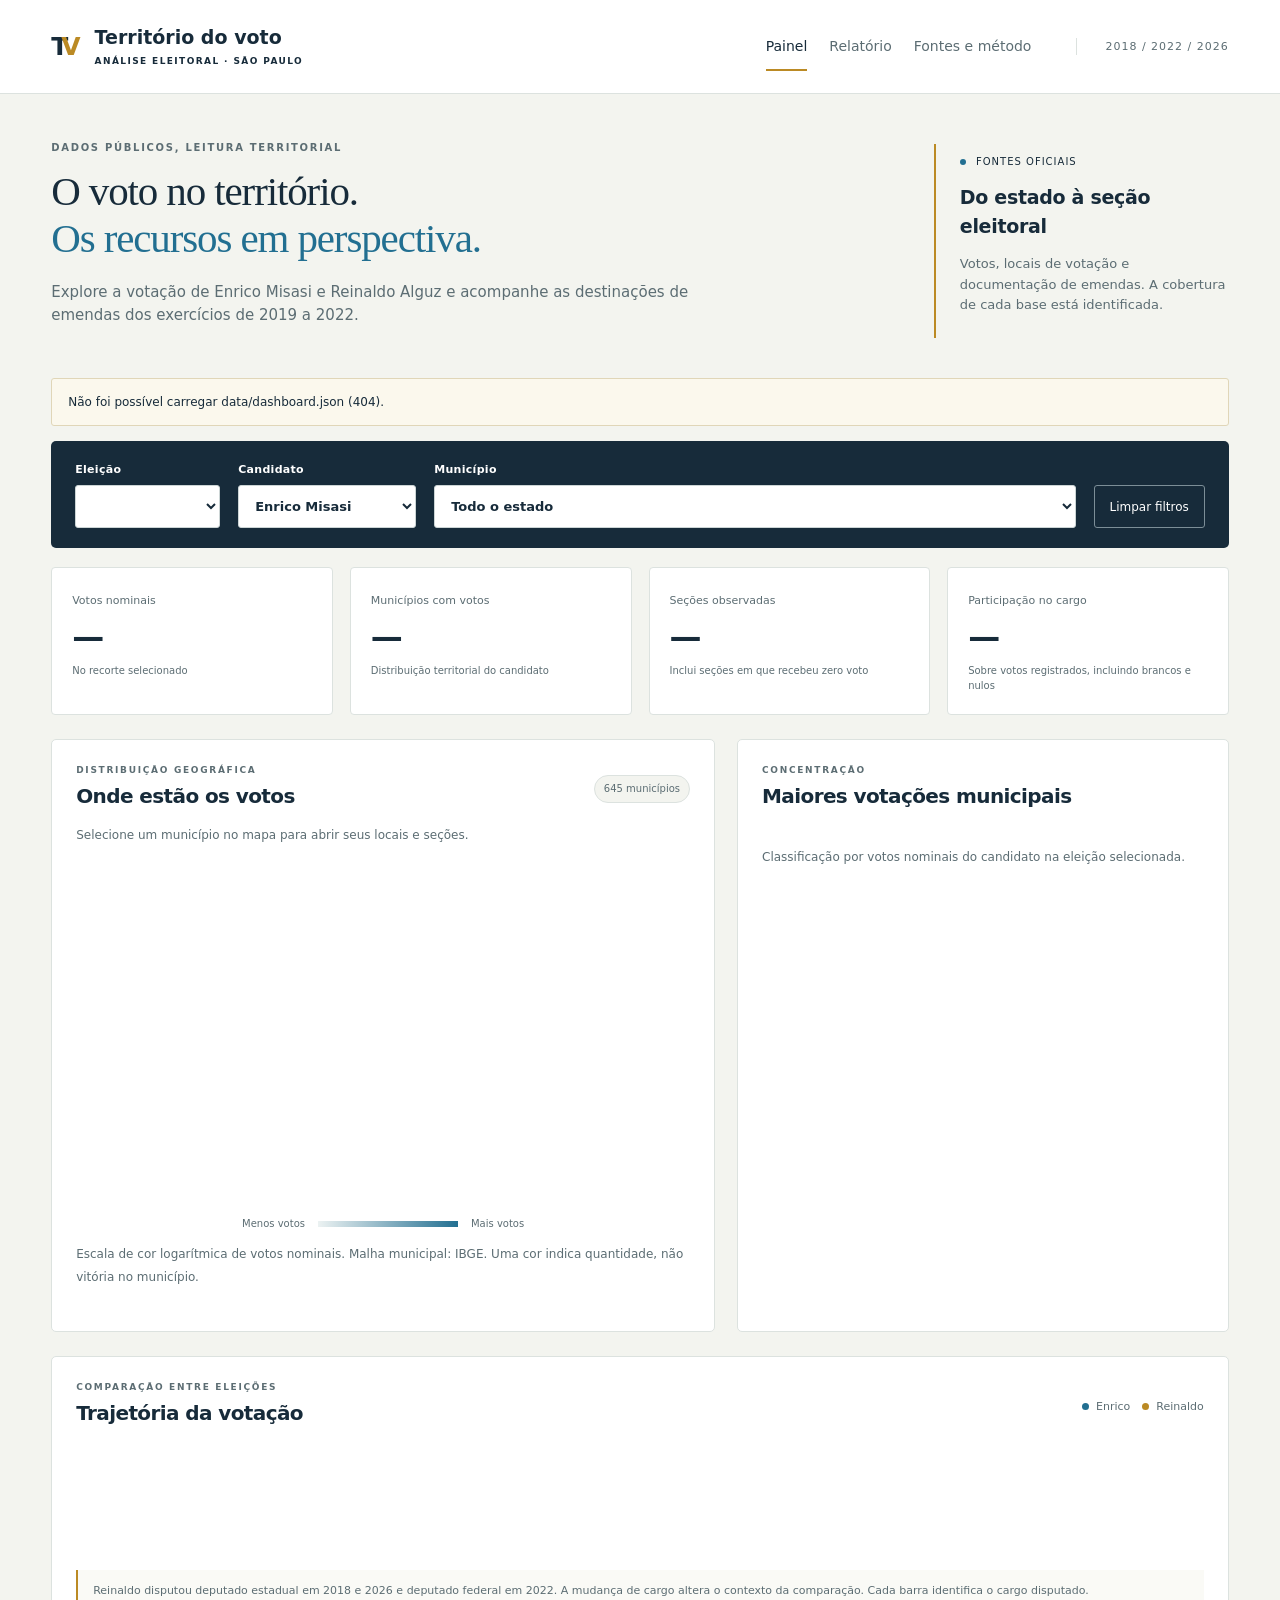
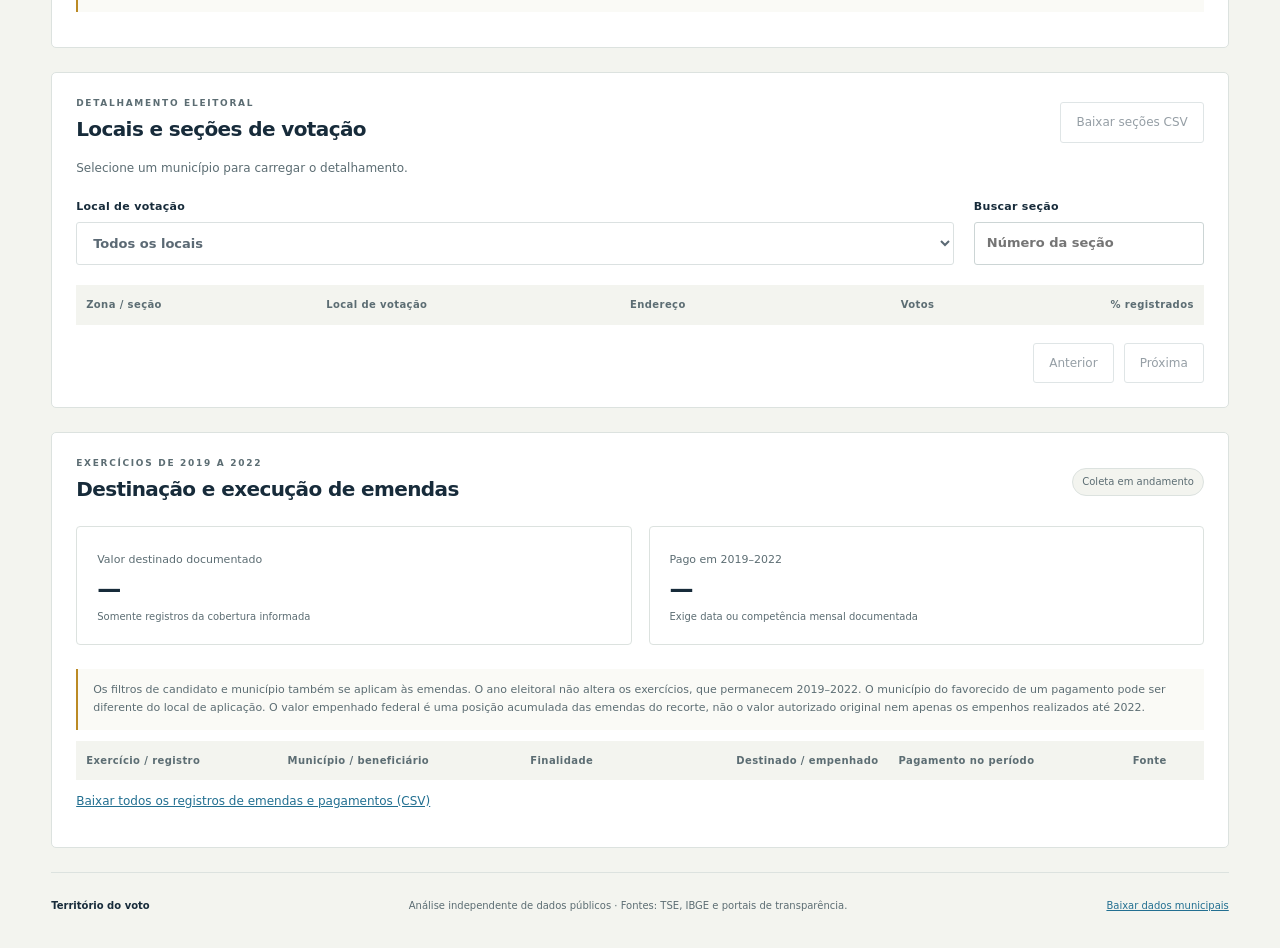
==== web/index.html @ 0c6ecf51 "Adicionar interface do painel" ====
<!doctype html>
<html lang="pt-BR">
<head>
  <meta charset="utf-8"><meta name="viewport" content="width=device-width,initial-scale=1">
  <meta name="description" content="Votação territorial de Enrico Misasi e Reinaldo Alguz em 2018, 2022 e 2026 e emendas de 2019 a 2022, com fontes oficiais.">
  <title>Território do voto · Misasi & Alguz</title>
  <link rel="stylesheet" href="style.css">
</head>
<body>
<a class="skip" href="#main">Pular para o conteúdo</a>
<header><a class="brand" href="#painel"><span class="mark" aria-hidden="true">T<span>V</span></span><span>Território do voto<small>ANÁLISE ELEITORAL · SÃO PAULO</small></span></a><nav aria-label="Navegação principal"><button class="nav active" data-tab="painel">Painel</button><button class="nav" data-tab="relatorio">Relatório</button><button class="nav" data-tab="fontes">Fontes e método</button></nav><span class="edition">2018 / 2022 / 2026</span></header>
<main id="main">
  <div class="intro"><div><p class="eyebrow">DADOS PÚBLICOS, LEITURA TERRITORIAL</p><h1>O voto no território.<br><em>Os recursos em perspectiva.</em></h1><p class="lead">Explore a votação de Enrico Misasi e Reinaldo Alguz e acompanhe as destinações de emendas dos exercícios de 2019 a 2022.</p></div><aside class="scope"><span class="dot"></span> FONTES OFICIAIS<strong>Do estado à seção eleitoral</strong><p>Votos, locais de votação e documentação de emendas. A cobertura de cada base está identificada.</p></aside></div>
  <div id="loading" class="notice" role="status">Carregando as bases verificadas…</div>
  <section id="painel" class="tab active" aria-label="Painel eleitoral">
    <div class="filters"><label>Eleição<select id="year"></select></label><label>Candidato<select id="person"><option value="enrico">Enrico Misasi</option><option value="reinaldo">Reinaldo Alguz</option></select></label><label class="grow">Município<select id="municipality"><option value="">Todo o estado</option></select></label><button id="reset" class="secondary">Limpar filtros</button></div>
    <p id="candidateInfo" class="context"></p>
    <div class="metrics"><article><span>Votos nominais</span><strong id="votes">—</strong><small id="votesNote">No recorte selecionado</small></article><article><span>Municípios com votos</span><strong id="municipalities">—</strong><small>Distribuição territorial do candidato</small></article><article><span>Seções observadas</span><strong id="sections">—</strong><small>Inclui seções em que recebeu zero voto</small></article><article><span>Participação no cargo</span><strong id="share">—</strong><small>Sobre votos registrados, incluindo brancos e nulos</small></article></div>
    <div class="grid"><article class="card mapCard"><div class="cardhead"><div><p class="eyebrow">DISTRIBUIÇÃO GEOGRÁFICA</p><h2>Onde estão os votos</h2></div><span class="pill">645 municípios</span></div><p class="muted">Selecione um município no mapa para abrir seus locais e seções.</p><div id="map" class="map" aria-label="Mapa municipal de votação"></div><div class="maplegend"><span>Menos votos</span><i></i><span>Mais votos</span></div><small class="muted">Escala de cor logarítmica de votos nominais. Malha municipal: IBGE. Uma cor indica quantidade, não vitória no município.</small><p id="mapHint" class="context" aria-live="polite"></p></article><article class="card"><div class="cardhead"><div><p class="eyebrow">CONCENTRAÇÃO</p><h2>Maiores votações municipais</h2></div></div><div id="ranking" class="ranking"></div><p class="muted">Classificação por votos nominais do candidato na eleição selecionada.</p></article></div>
    <article class="card"><div class="cardhead"><div><p class="eyebrow">COMPARAÇÃO ENTRE ELEIÇÕES</p><h2>Trajetória da votação</h2></div><span class="legend"><i class="blue"></i> Enrico <i class="gold"></i> Reinaldo</span></div><div id="timeline" class="timeline"></div><p class="note">Reinaldo disputou deputado estadual em 2018 e 2026 e deputado federal em 2022. A mudança de cargo altera o contexto da comparação. Cada barra identifica o cargo disputado.</p></article>
    <article class="card" id="detail"><div class="cardhead"><div><p class="eyebrow">DETALHAMENTO ELEITORAL</p><h2 id="detailTitle">Locais e seções de votação</h2></div><button id="exportSections" class="secondary" disabled>Baixar seções CSV</button></div><p id="detailStatus" class="muted" role="status">Selecione um município para carregar o detalhamento.</p><div class="detailFilters"><label>Local de votação<select id="location" disabled><option value="">Todos os locais</option></select></label><label>Buscar seção<input id="sectionSearch" inputmode="numeric" placeholder="Número da seção" disabled></label></div><div class="tablewrap"><table><caption class="sr">Votos por seção no município selecionado</caption><thead><tr><th>Zona / seção</th><th>Local de votação</th><th>Endereço</th><th class="num">Votos</th><th class="num">% registrados</th></tr></thead><tbody id="sectionsBody"></tbody></table></div><div class="pagination"><span id="pageInfo"></span><button id="prev" class="secondary" disabled>Anterior</button><button id="next" class="secondary" disabled>Próxima</button></div></article>
    <article class="card"><div class="cardhead"><div><p class="eyebrow">EXERCÍCIOS DE 2019 A 2022</p><h2>Destinação e execução de emendas</h2></div><span id="amendmentTag" class="pill">Coleta em andamento</span></div><p id="amendmentCoverage" class="notice"></p><div class="metrics compact"><article><span id="allocatedLabel">Valor destinado documentado</span><strong id="allocated">—</strong><small id="allocatedNote">Somente registros da cobertura informada</small></article><article><span>Pago em 2019–2022</span><strong id="paid">—</strong><small>Exige data ou competência mensal documentada</small></article></div><p class="note">Os filtros de candidato e município também se aplicam às emendas. O ano eleitoral não altera os exercícios, que permanecem 2019–2022. O município do favorecido de um pagamento pode ser diferente do local de aplicação. O valor empenhado federal é uma posição acumulada das emendas do recorte, não o valor autorizado original nem apenas os empenhos realizados até 2022.</p><div class="tablewrap"><table><caption class="sr">Emendas e pagamentos documentados no recorte</caption><thead><tr><th>Exercício / registro</th><th>Município / beneficiário</th><th>Finalidade</th><th class="num">Destinado / empenhado</th><th>Pagamento no período</th><th>Fonte</th></tr></thead><tbody id="amendmentsBody"></tbody></table></div><p class="muted"><a href="data/emendas.csv" download>Baixar todos os registros de emendas e pagamentos (CSV)</a></p></article>
  </section>
  <section id="relatorio" class="tab" aria-label="Relatório explicativo"><article class="card report"><div class="cardhead"><div><p class="eyebrow">LEITURA DOS RESULTADOS</p><h2>Relatório exploratório</h2></div><button id="print" class="secondary">Imprimir / salvar PDF</button></div><p class="muted">Atualizado com os dados importados. Escolha candidato e eleição no painel para mudar o recorte.</p><div id="reportContent"></div></article></section>
  <section id="fontes" class="tab" aria-label="Fontes e metodologia"><article class="card report"><p class="eyebrow">RASTREABILIDADE</p><h2>Fontes, cobertura e método</h2><div id="audit"></div><h3>O que é comparado</h3><p>A identidade do candidato é resolvida por nome civil no cadastro do TSE e pelo identificador de candidatura de cada eleição. O número de urna e o partido são atributos de cada candidatura, não uma identidade permanente.</p><p>A chave de seção contém eleição, turno, município, zona, seção e cargo. Seções com zero voto para o candidato são preservadas quando há registros do cargo naquela seção. A falta de uma base é indicada como pendência, nunca como zero.</p><h3>Participação e comparação temporal</h3><p>A participação apresentada usa todos os votos registrados para o cargo no arquivo por seção, incluindo brancos e nulos. Não é percentual de votos válidos. O local de votação não é tratado como bairro de residência dos eleitores. O mesmo número de seção em anos diferentes não prova continuidade da população ou do local.</p><h3>Emendas: destinação e execução</h3><p>Exercício, destinação, empenho, pagamento, competência mensal e atualização da fonte são campos separados. A exportação federal informa o valor empenhado acumulado na posição da base; o valor autorizado original ainda precisa de outra fonte. A série por favorecido permite selecionar pagamentos pelos meses de 2019–2022, sem inventar uma data diária. No demonstrativo estadual, um status “paga” de 2025 não comprova pagamento em 2019–2022; sem data ou competência, o valor pago nesse período fica não identificado.</p><p>Dados federais e estaduais ficam identificados separadamente. Emendas coletivas só poderão ser atribuídas a um parlamentar se houver vínculo documental. Totais parciais não são apresentados como totais do mandato.</p><h3>Relação entre recursos e votos</h3><p>O cruzamento territorial é descritivo. Recursos destinados a um hospital podem atender vários municípios, e a sede do favorecido pode ser diferente do local de aplicação. Não se atribuem recursos a seções por proximidade nem se interpreta correlação como efeito causal.</p><h3>Fontes oficiais</h3><ul><li><a href="https://dadosabertos.tse.jus.br/" target="_blank" rel="noopener">TSE — resultados, candidaturas e locais</a></li><li><a href="https://portaldatransparencia.gov.br/emendas" target="_blank" rel="noopener">Portal da Transparência federal — emendas e documentos de despesa</a></li><li><a href="https://www.transparencia.sp.gov.br/home/emendasparlamentares" target="_blank" rel="noopener">Portal da Transparência de SP — emendas estaduais</a></li><li><a href="https://www.al.sp.gov.br/leis/orcamento/emendas-impositivas/" target="_blank" rel="noopener">Alesp — emendas apresentadas</a></li><li><a href="https://servicodados.ibge.gov.br/api/docs/malhas?versao=3" target="_blank" rel="noopener">IBGE — malhas e códigos municipais</a></li></ul></article></section>
  <footer><strong>Território do voto</strong><span>Análise independente de dados públicos · Fontes: TSE, IBGE e portais de transparência.</span><a href="data/votos_municipios.csv" download>Baixar dados municipais</a></footer>
</main><script src="app.js"></script>
</body></html>
---- web/style.css ----
:root{--ink:#172b3a;--blue:#226f91;--gold:#bb8a24;--bg:#f3f4ef;--line:#dce2df;--muted:#5c6d73;--paper:#fff;--tint:#e9f0ef}*{box-sizing:border-box}body{margin:0;background:var(--bg);color:var(--ink);font:15px/1.55 system-ui,-apple-system,"Segoe UI",sans-serif}a{color:var(--blue)}button,select,input{font:inherit}button{cursor:pointer}button:disabled{cursor:default;opacity:.45}button:focus-visible,a:focus-visible,select:focus-visible,input:focus-visible{outline:3px solid var(--gold);outline-offset:3px}header{height:94px;padding:0 max(4vw,20px);display:flex;align-items:center;gap:45px;background:#fff;border-bottom:1px solid var(--line)}.brand{display:flex;align-items:center;gap:13px;text-decoration:none;color:var(--ink);font-weight:750;font-size:19px;line-height:1.2}.brand small{display:block;font-size:9px;font-weight:600;letter-spacing:1.4px;margin-top:7px}.mark{font-size:25px;font-weight:800;letter-spacing:-7px;display:block;padding-right:8px}.mark span{color:var(--gold)}nav{display:flex;gap:22px;margin-left:auto}.nav{border:0;background:none;padding:12px 0;color:var(--muted);font-size:14px}.nav.active{color:var(--ink);box-shadow:0 2px var(--gold)}.edition{font-size:11px;color:var(--muted);letter-spacing:1px;border-left:1px solid var(--line);padding-left:28px}main{max-width:1420px;margin:auto;padding:0 max(4vw,20px)}.intro{display:flex;justify-content:space-between;align-items:center;gap:60px;margin:46px 0 36px}.eyebrow{font-size:10px;letter-spacing:1.7px;font-weight:750;margin:0 0 10px;color:var(--muted)}h1{font-family:Georgia,serif;font-size:clamp(32px,3.2vw,48px);font-weight:500;line-height:1.16;letter-spacing:-1.1px;margin:12px 0 18px}h1 em{font-style:normal;color:var(--blue)}.lead{font-size:15px;color:var(--muted);max-width:690px}.scope{width:295px;flex-shrink:0;font-size:10px;letter-spacing:1px;border-left:2px solid var(--gold);padding:10px 0 10px 24px}.scope strong{display:block;font-size:19px;letter-spacing:-.3px;margin-top:13px;font-weight:600}.scope p{font-size:13px;color:var(--muted);letter-spacing:0}.dot{display:inline-block;background:var(--blue);width:6px;height:6px;border-radius:50%;margin-right:6px}.filters{display:flex;gap:18px;align-items:end;background:var(--ink);padding:20px 24px;border-radius:5px;color:#fff}label{display:flex;flex-direction:column;gap:7px;font-size:11px;font-weight:650;letter-spacing:.3px}select,input{width:100%;border:1px solid #ccd5d5;border-radius:3px;padding:10px 34px 10px 12px;min-height:43px;background:#fff;color:var(--ink);font-size:13px}.filters label{min-width:145px}.grow{flex:1}.secondary{background:transparent;border:1px solid #bac7c9;padding:10px 15px;border-radius:3px;font-size:12px;color:var(--ink);min-height:40px}.filters .secondary{color:white;border-color:#7c8e97;min-height:43px}.context{font-size:12px;color:var(--muted);margin:12px 0 19px}.metrics{display:grid;grid-template-columns:repeat(4,1fr);gap:17px;margin:19px 0 24px}.metrics article{background:var(--paper);border:1px solid var(--line);padding:20px;border-radius:4px}.metrics span{font-size:11px;color:var(--muted)}.metrics strong{font-size:32px;display:block;line-height:1.6;letter-spacing:-1px;font-weight:650}.metrics small{font-size:10px;color:var(--muted);display:block}.card{background:var(--paper);border:1px solid var(--line);border-radius:5px;padding:24px;margin:0 0 24px;min-width:0}.grid{display:grid;grid-template-columns:1.35fr 1fr;gap:22px}.cardhead{display:flex;justify-content:space-between;align-items:center;gap:20px}.cardhead .eyebrow{font-size:9px;margin-bottom:5px}h2{font-size:20px;letter-spacing:-.6px;font-weight:650;line-height:1.35;margin:0 0 4px}h3{margin:32px 0 10px;font-size:18px}.muted{font-size:12px;color:var(--muted)}.pill{font-size:10px;color:var(--muted);background:var(--bg);border:1px solid var(--line);padding:5px 9px;border-radius:18px;white-space:nowrap}.map{height:350px;display:flex;align-items:center;justify-content:center}.map svg{width:100%;height:100%}.map path{stroke:#fff;stroke-width:.3;cursor:pointer;transition:opacity .15s}.map path:hover,.map path:focus{stroke:var(--ink);stroke-width:1.5;outline:none}.map .chosen{stroke:var(--gold);stroke-width:2.3}.maplegend{display:flex;gap:13px;align-items:center;justify-content:center;font-size:10px;color:var(--muted);margin:10px 0}.maplegend i{display:block;width:140px;height:6px;background:linear-gradient(90deg,#ecf2f2,#226f91)}.ranking{margin-top:22px;display:flex;flex-direction:column;gap:12px}.rank{display:grid;grid-template-columns:20px 1fr 70px;gap:10px;align-items:center;font-size:12px;background:transparent;border:0;padding:0;text-align:left;color:var(--ink)}.rank>span:first-child{color:#93a0a4;font-size:10px}.track{margin-top:4px;height:5px;width:100%;background:var(--bg)}.fill{height:100%;background:var(--blue);border-radius:1px}.rank strong{text-align:right;font-size:12px}.timeline{display:flex;gap:25px;margin-top:28px;min-height:100px;align-items:start}.yearcol{flex:1;min-width:0}.yearlabel{font-weight:650;font-size:13px;margin-bottom:12px}.compare{display:flex;align-items:center;gap:10px;font-size:12px;margin:10px 0}.compare>div{width:65%;height:19px;background:var(--bg);border-radius:2px}.compare b{display:block;height:100%;background:var(--blue);border-radius:2px}.compare.goldbar b{background:var(--gold)}.office{font-size:10px;color:var(--muted);margin:1px 0 12px}.legend{font-size:11px;color:var(--muted);white-space:nowrap}.legend i{display:inline-block;height:7px;width:7px;border-radius:50%;margin:0 4px 0 8px}.blue{background:var(--blue)}.gold{background:var(--gold)}.note{font-size:11px;line-height:1.65;color:var(--muted);padding:12px 15px;border-left:2px solid var(--gold);background:#fafaf6}.detailFilters{display:flex;gap:20px;margin:20px 0}.detailFilters label:first-child{flex:1}.tablewrap{overflow-x:auto}table{border-collapse:collapse;width:100%;font-size:12px}th{text-align:left;font-size:10px;letter-spacing:.4px;color:var(--muted);background:var(--bg);font-weight:650;padding:12px 10px;white-space:nowrap}td{padding:13px 10px;border-bottom:1px solid #edf0ed;vertical-align:top}td small{display:block;color:var(--muted);font-size:10px;max-width:250px}.num{text-align:right;font-variant-numeric:tabular-nums}.pagination{display:flex;align-items:center;gap:10px;margin-top:18px}.pagination span{margin-right:auto;font-size:11px;color:var(--muted)}.notice{padding:13px 16px;border:1px solid #e0d6b8;background:#fbf8ed;border-radius:3px;font-size:12px;line-height:1.7;margin:15px 0}.notice:empty{display:none}.metrics.compact{grid-template-columns:1fr 1fr}.metrics.compact strong{font-size:24px}.tab{display:none}.tab.active{display:block}.report{max-width:1000px;margin:0 auto 30px;line-height:1.85}.report p,.report li{font-size:14px}.report table{margin-top:20px}.report ul{padding-left:20px}.report strong{font-weight:650}.insight{padding:18px;background:var(--tint);border-left:3px solid var(--blue);margin:20px 0}.empty{padding:24px;color:var(--muted);text-align:center;font-size:12px}.auditrow{display:flex;justify-content:space-between;gap:20px;border-bottom:1px solid var(--line);padding:14px 0;font-size:13px}.auditrow small{display:block;color:var(--muted);margin-top:4px}footer{display:flex;flex-wrap:wrap;gap:15px;justify-content:space-between;border-top:1px solid var(--line);padding:25px 0 35px;font-size:10px;color:var(--muted)}footer strong{color:var(--ink)}.sr{position:absolute;width:1px;height:1px;overflow:hidden;clip:rect(0,0,0,0)}.skip{position:absolute;top:-100px;left:10px;background:white;padding:10px;z-index:10}.skip:focus{top:10px}@media(max-width:900px){header{gap:15px}.edition{display:none}.intro{gap:30px}.scope{width:240px}.grid{grid-template-columns:1fr}.metrics{grid-template-columns:repeat(2,1fr)}.filters{flex-wrap:wrap}.filters label{flex:1}.map{height:380px}}@media(max-width:600px){header{height:auto;min-height:90px;flex-wrap:wrap;padding:18px 20px;gap:10px}.brand{font-size:17px}nav{margin-left:0;width:100%;justify-content:space-between;gap:10px}.nav{font-size:12px;padding:8px 0}.scope{display:none}.intro{margin-top:28px;margin-bottom:25px}h1{font-size:34px}.card{padding:18px}.cardhead{flex-wrap:wrap;gap:8px}.filters{padding:17px;gap:13px}.filters label{min-width:100px}.metrics{gap:10px}.metrics article{padding:15px}.metrics strong{font-size:27px}.metrics.compact{grid-template-columns:1fr}.timeline{gap:12px;flex-direction:column}.yearcol{width:100%}.detailFilters{flex-direction:column}.map{height:270px}.pill{font-size:9px}.lead{font-size:14px}}@media print{header,footer,.intro,.filters,.secondary,.tab:not(.active){display:none!important}body,main{background:white;padding:0;max-width:none}.card{border:0;padding:10px}.report{max-width:none}a{color:inherit}.notice{break-inside:avoid}h3{break-after:avoid}}
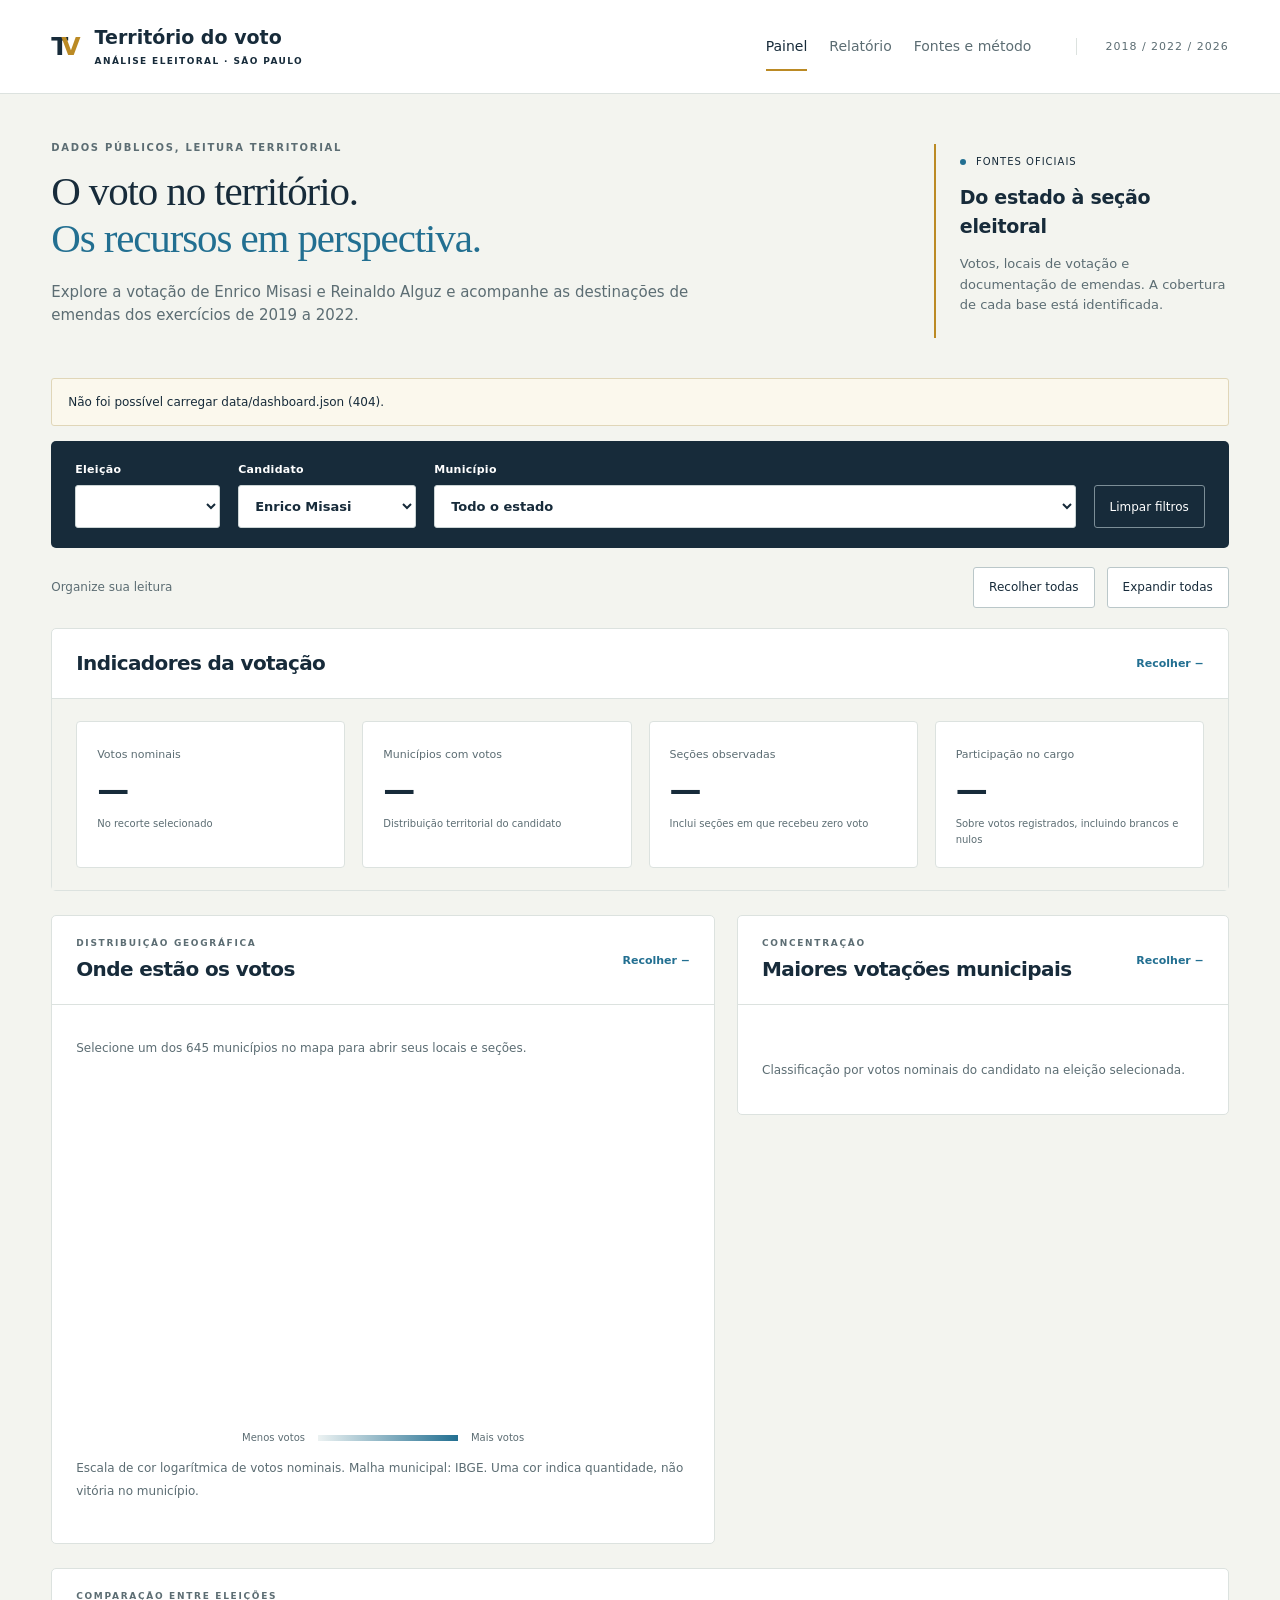
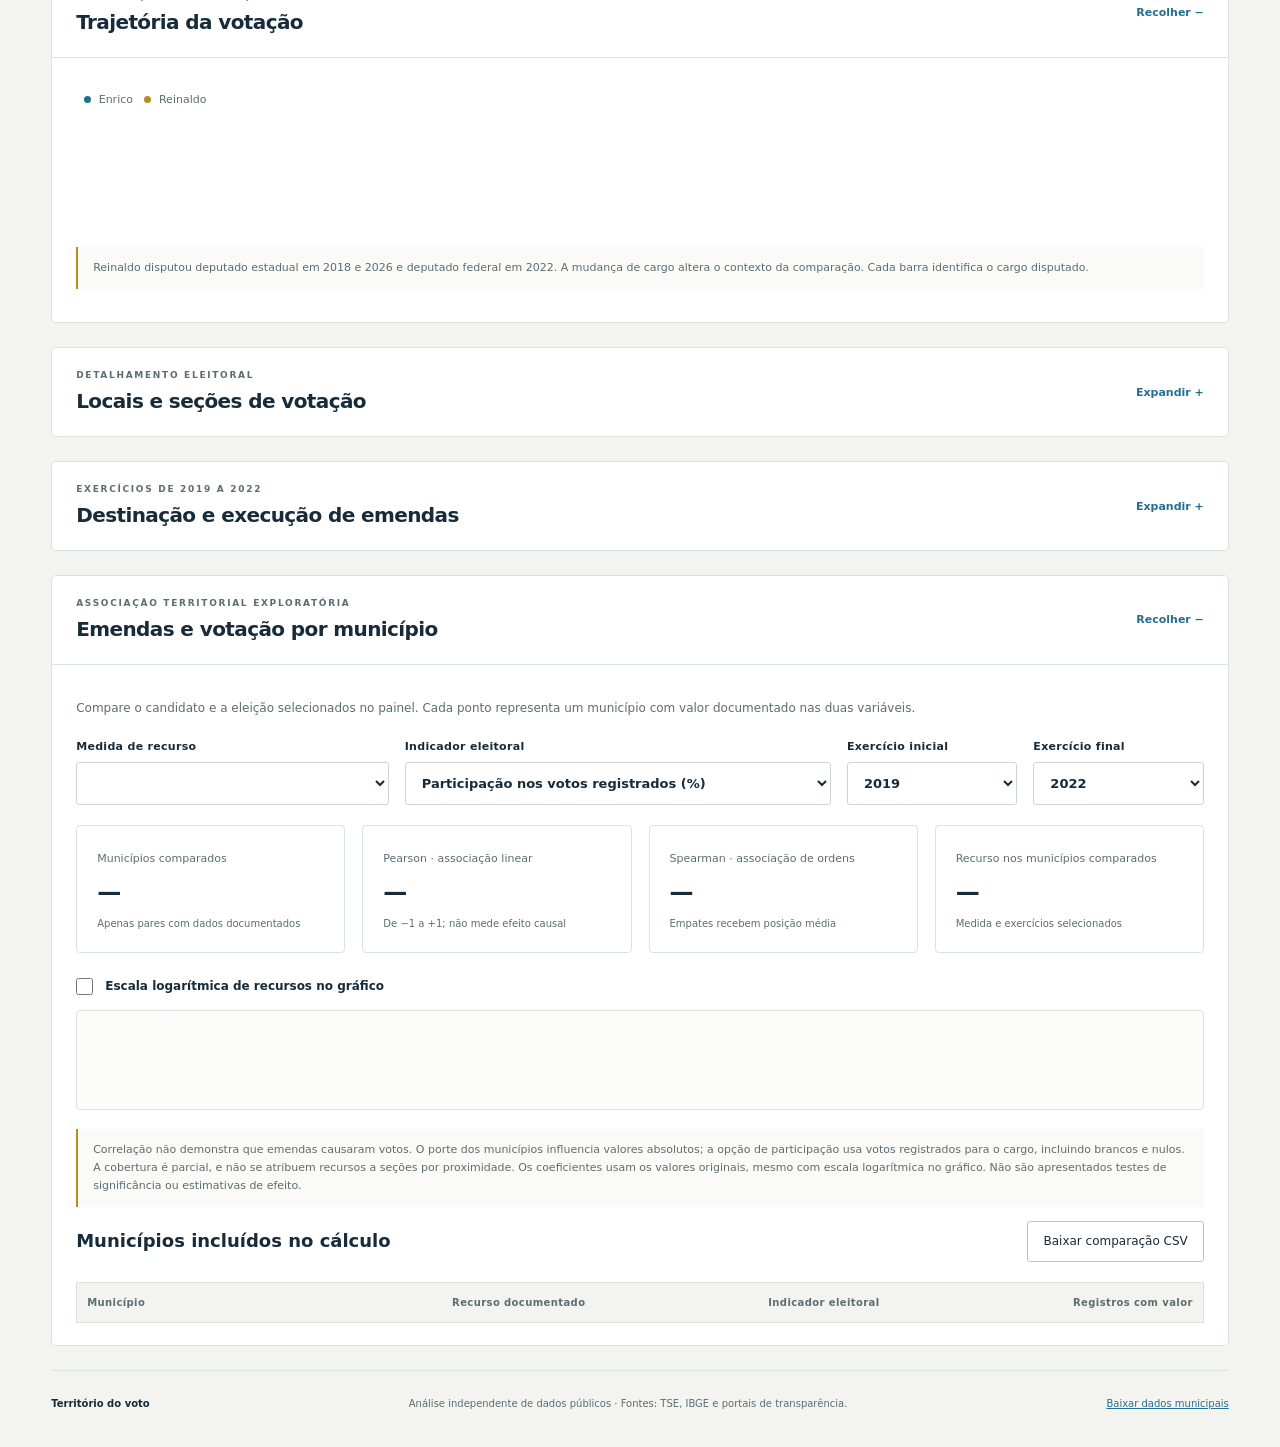
==== commit 014c0427: "feat: recolher seções, ordenar emendas e comparar votos" ====
--- a/web/index.html
+++ b/web/index.html
@@ -1,28 +1,669 @@
 <!doctype html>
 <html lang="pt-BR">
-<head>
-  <meta charset="utf-8"><meta name="viewport" content="width=device-width,initial-scale=1">
-  <meta name="description" content="Votação territorial de Enrico Misasi e Reinaldo Alguz em 2018, 2022 e 2026 e emendas de 2019 a 2022, com fontes oficiais.">
-  <title>Território do voto · Misasi & Alguz</title>
-  <link rel="stylesheet" href="style.css">
-</head>
-<body>
-<a class="skip" href="#main">Pular para o conteúdo</a>
-<header><a class="brand" href="#painel"><span class="mark" aria-hidden="true">T<span>V</span></span><span>Território do voto<small>ANÁLISE ELEITORAL · SÃO PAULO</small></span></a><nav aria-label="Navegação principal"><button class="nav active" data-tab="painel">Painel</button><button class="nav" data-tab="relatorio">Relatório</button><button class="nav" data-tab="fontes">Fontes e método</button></nav><span class="edition">2018 / 2022 / 2026</span></header>
-<main id="main">
-  <div class="intro"><div><p class="eyebrow">DADOS PÚBLICOS, LEITURA TERRITORIAL</p><h1>O voto no território.<br><em>Os recursos em perspectiva.</em></h1><p class="lead">Explore a votação de Enrico Misasi e Reinaldo Alguz e acompanhe as destinações de emendas dos exercícios de 2019 a 2022.</p></div><aside class="scope"><span class="dot"></span> FONTES OFICIAIS<strong>Do estado à seção eleitoral</strong><p>Votos, locais de votação e documentação de emendas. A cobertura de cada base está identificada.</p></aside></div>
-  <div id="loading" class="notice" role="status">Carregando as bases verificadas…</div>
-  <section id="painel" class="tab active" aria-label="Painel eleitoral">
-    <div class="filters"><label>Eleição<select id="year"></select></label><label>Candidato<select id="person"><option value="enrico">Enrico Misasi</option><option value="reinaldo">Reinaldo Alguz</option></select></label><label class="grow">Município<select id="municipality"><option value="">Todo o estado</option></select></label><button id="reset" class="secondary">Limpar filtros</button></div>
-    <p id="candidateInfo" class="context"></p>
-    <div class="metrics"><article><span>Votos nominais</span><strong id="votes">—</strong><small id="votesNote">No recorte selecionado</small></article><article><span>Municípios com votos</span><strong id="municipalities">—</strong><small>Distribuição territorial do candidato</small></article><article><span>Seções observadas</span><strong id="sections">—</strong><small>Inclui seções em que recebeu zero voto</small></article><article><span>Participação no cargo</span><strong id="share">—</strong><small>Sobre votos registrados, incluindo brancos e nulos</small></article></div>
-    <div class="grid"><article class="card mapCard"><div class="cardhead"><div><p class="eyebrow">DISTRIBUIÇÃO GEOGRÁFICA</p><h2>Onde estão os votos</h2></div><span class="pill">645 municípios</span></div><p class="muted">Selecione um município no mapa para abrir seus locais e seções.</p><div id="map" class="map" aria-label="Mapa municipal de votação"></div><div class="maplegend"><span>Menos votos</span><i></i><span>Mais votos</span></div><small class="muted">Escala de cor logarítmica de votos nominais. Malha municipal: IBGE. Uma cor indica quantidade, não vitória no município.</small><p id="mapHint" class="context" aria-live="polite"></p></article><article class="card"><div class="cardhead"><div><p class="eyebrow">CONCENTRAÇÃO</p><h2>Maiores votações municipais</h2></div></div><div id="ranking" class="ranking"></div><p class="muted">Classificação por votos nominais do candidato na eleição selecionada.</p></article></div>
-    <article class="card"><div class="cardhead"><div><p class="eyebrow">COMPARAÇÃO ENTRE ELEIÇÕES</p><h2>Trajetória da votação</h2></div><span class="legend"><i class="blue"></i> Enrico <i class="gold"></i> Reinaldo</span></div><div id="timeline" class="timeline"></div><p class="note">Reinaldo disputou deputado estadual em 2018 e 2026 e deputado federal em 2022. A mudança de cargo altera o contexto da comparação. Cada barra identifica o cargo disputado.</p></article>
-    <article class="card" id="detail"><div class="cardhead"><div><p class="eyebrow">DETALHAMENTO ELEITORAL</p><h2 id="detailTitle">Locais e seções de votação</h2></div><button id="exportSections" class="secondary" disabled>Baixar seções CSV</button></div><p id="detailStatus" class="muted" role="status">Selecione um município para carregar o detalhamento.</p><div class="detailFilters"><label>Local de votação<select id="location" disabled><option value="">Todos os locais</option></select></label><label>Buscar seção<input id="sectionSearch" inputmode="numeric" placeholder="Número da seção" disabled></label></div><div class="tablewrap"><table><caption class="sr">Votos por seção no município selecionado</caption><thead><tr><th>Zona / seção</th><th>Local de votação</th><th>Endereço</th><th class="num">Votos</th><th class="num">% registrados</th></tr></thead><tbody id="sectionsBody"></tbody></table></div><div class="pagination"><span id="pageInfo"></span><button id="prev" class="secondary" disabled>Anterior</button><button id="next" class="secondary" disabled>Próxima</button></div></article>
-    <article class="card"><div class="cardhead"><div><p class="eyebrow">EXERCÍCIOS DE 2019 A 2022</p><h2>Destinação e execução de emendas</h2></div><span id="amendmentTag" class="pill">Coleta em andamento</span></div><p id="amendmentCoverage" class="notice"></p><div class="metrics compact"><article><span id="allocatedLabel">Valor destinado documentado</span><strong id="allocated">—</strong><small id="allocatedNote">Somente registros da cobertura informada</small></article><article><span>Pago em 2019–2022</span><strong id="paid">—</strong><small>Exige data ou competência mensal documentada</small></article></div><p class="note">Os filtros de candidato e município também se aplicam às emendas. O ano eleitoral não altera os exercícios, que permanecem 2019–2022. O município do favorecido de um pagamento pode ser diferente do local de aplicação. O valor empenhado federal é uma posição acumulada das emendas do recorte, não o valor autorizado original nem apenas os empenhos realizados até 2022.</p><div class="tablewrap"><table><caption class="sr">Emendas e pagamentos documentados no recorte</caption><thead><tr><th>Exercício / registro</th><th>Município / beneficiário</th><th>Finalidade</th><th class="num">Destinado / empenhado</th><th>Pagamento no período</th><th>Fonte</th></tr></thead><tbody id="amendmentsBody"></tbody></table></div><p class="muted"><a href="data/emendas.csv" download>Baixar todos os registros de emendas e pagamentos (CSV)</a></p></article>
-  </section>
-  <section id="relatorio" class="tab" aria-label="Relatório explicativo"><article class="card report"><div class="cardhead"><div><p class="eyebrow">LEITURA DOS RESULTADOS</p><h2>Relatório exploratório</h2></div><button id="print" class="secondary">Imprimir / salvar PDF</button></div><p class="muted">Atualizado com os dados importados. Escolha candidato e eleição no painel para mudar o recorte.</p><div id="reportContent"></div></article></section>
-  <section id="fontes" class="tab" aria-label="Fontes e metodologia"><article class="card report"><p class="eyebrow">RASTREABILIDADE</p><h2>Fontes, cobertura e método</h2><div id="audit"></div><h3>O que é comparado</h3><p>A identidade do candidato é resolvida por nome civil no cadastro do TSE e pelo identificador de candidatura de cada eleição. O número de urna e o partido são atributos de cada candidatura, não uma identidade permanente.</p><p>A chave de seção contém eleição, turno, município, zona, seção e cargo. Seções com zero voto para o candidato são preservadas quando há registros do cargo naquela seção. A falta de uma base é indicada como pendência, nunca como zero.</p><h3>Participação e comparação temporal</h3><p>A participação apresentada usa todos os votos registrados para o cargo no arquivo por seção, incluindo brancos e nulos. Não é percentual de votos válidos. O local de votação não é tratado como bairro de residência dos eleitores. O mesmo número de seção em anos diferentes não prova continuidade da população ou do local.</p><h3>Emendas: destinação e execução</h3><p>Exercício, destinação, empenho, pagamento, competência mensal e atualização da fonte são campos separados. A exportação federal informa o valor empenhado acumulado na posição da base; o valor autorizado original ainda precisa de outra fonte. A série por favorecido permite selecionar pagamentos pelos meses de 2019–2022, sem inventar uma data diária. No demonstrativo estadual, um status “paga” de 2025 não comprova pagamento em 2019–2022; sem data ou competência, o valor pago nesse período fica não identificado.</p><p>Dados federais e estaduais ficam identificados separadamente. Emendas coletivas só poderão ser atribuídas a um parlamentar se houver vínculo documental. Totais parciais não são apresentados como totais do mandato.</p><h3>Relação entre recursos e votos</h3><p>O cruzamento territorial é descritivo. Recursos destinados a um hospital podem atender vários municípios, e a sede do favorecido pode ser diferente do local de aplicação. Não se atribuem recursos a seções por proximidade nem se interpreta correlação como efeito causal.</p><h3>Fontes oficiais</h3><ul><li><a href="https://dadosabertos.tse.jus.br/" target="_blank" rel="noopener">TSE — resultados, candidaturas e locais</a></li><li><a href="https://portaldatransparencia.gov.br/emendas" target="_blank" rel="noopener">Portal da Transparência federal — emendas e documentos de despesa</a></li><li><a href="https://www.transparencia.sp.gov.br/home/emendasparlamentares" target="_blank" rel="noopener">Portal da Transparência de SP — emendas estaduais</a></li><li><a href="https://www.al.sp.gov.br/leis/orcamento/emendas-impositivas/" target="_blank" rel="noopener">Alesp — emendas apresentadas</a></li><li><a href="https://servicodados.ibge.gov.br/api/docs/malhas?versao=3" target="_blank" rel="noopener">IBGE — malhas e códigos municipais</a></li></ul></article></section>
-  <footer><strong>Território do voto</strong><span>Análise independente de dados públicos · Fontes: TSE, IBGE e portais de transparência.</span><a href="data/votos_municipios.csv" download>Baixar dados municipais</a></footer>
-</main><script src="app.js"></script>
-</body></html>
+  <head>
+    <meta charset="utf-8" />
+    <meta name="viewport" content="width=device-width,initial-scale=1" />
+    <meta
+      name="description"
+      content="Votação territorial de Enrico Misasi e Reinaldo Alguz em 2018, 2022 e 2026 e emendas de 2019 a 2022, com fontes oficiais."
+    />
+    <title>Território do voto · Misasi &amp; Alguz</title>
+    <link rel="stylesheet" href="style.css" />
+  </head>
+  <body>
+    <a class="skip" href="#main">Pular para o conteúdo</a>
+    <header>
+      <a class="brand" href="#painel"
+        ><span class="mark" aria-hidden="true">T<span>V</span></span
+        ><span
+          >Território do voto<small>ANÁLISE ELEITORAL · SÃO PAULO</small></span
+        ></a
+      >
+      <nav aria-label="Navegação principal">
+        <button class="nav active" data-tab="painel">Painel</button
+        ><button class="nav" data-tab="relatorio">Relatório</button
+        ><button class="nav" data-tab="fontes">Fontes e método</button>
+      </nav>
+      <span class="edition">2018 / 2022 / 2026</span>
+    </header>
+    <main id="main">
+      <div class="intro">
+        <div>
+          <p class="eyebrow">DADOS PÚBLICOS, LEITURA TERRITORIAL</p>
+          <h1>
+            O voto no território.<br /><em>Os recursos em perspectiva.</em>
+          </h1>
+          <p class="lead">
+            Explore a votação de Enrico Misasi e Reinaldo Alguz e acompanhe as
+            destinações de emendas dos exercícios de 2019 a 2022.
+          </p>
+        </div>
+        <aside class="scope">
+          <span class="dot"></span> FONTES OFICIAIS<strong
+            >Do estado à seção eleitoral</strong
+          >
+          <p>
+            Votos, locais de votação e documentação de emendas. A cobertura de
+            cada base está identificada.
+          </p>
+        </aside>
+      </div>
+      <div id="loading" class="notice" role="status">
+        Carregando as bases verificadas.
+      </div>
+      <section id="painel" class="tab active" aria-label="Painel eleitoral">
+        <div class="filters">
+          <label for="year">Eleição<select id="year"></select></label>
+          <label for="person"
+            >Candidato<select id="person">
+              <option value="enrico">Enrico Misasi</option>
+              <option value="reinaldo">Reinaldo Alguz</option>
+            </select></label
+          >
+          <label for="municipality" class="grow"
+            >Município<select id="municipality">
+              <option value="">Todo o estado</option>
+            </select></label
+          >
+          <button id="reset" class="secondary">Limpar filtros</button>
+        </div>
+        <p id="candidateInfo" class="context"></p>
+        <div class="panel-toolbar" aria-label="Exibição das seções">
+          <span>Organize sua leitura</span
+          ><button class="secondary" data-panels-action="collapse">
+            Recolher todas</button
+          ><button class="secondary" data-panels-action="expand">
+            Expandir todas
+          </button>
+        </div>
+        <details class="card panel metric-panel" data-panel="metrics" open>
+          <summary class="cardhead">
+            <h2>Indicadores da votação</h2>
+            <span class="panel-state" aria-hidden="true"></span>
+          </summary>
+          <div class="panel-body metrics">
+            <article>
+              <span>Votos nominais</span><strong id="votes">—</strong
+              ><small id="votesNote">No recorte selecionado</small>
+            </article>
+            <article>
+              <span>Municípios com votos</span
+              ><strong id="municipalities">—</strong
+              ><small>Distribuição territorial do candidato</small>
+            </article>
+            <article>
+              <span>Seções observadas</span><strong id="sections">—</strong
+              ><small>Inclui seções em que recebeu zero voto</small>
+            </article>
+            <article>
+              <span>Participação no cargo</span><strong id="share">—</strong
+              ><small>Sobre votos registrados, incluindo brancos e nulos</small>
+            </article>
+          </div>
+        </details>
+        <div class="grid">
+          <details class="card panel mapCard" data-panel="map" open>
+            <summary class="cardhead">
+              <div>
+                <p class="eyebrow">DISTRIBUIÇÃO GEOGRÁFICA</p>
+                <h2>Onde estão os votos</h2>
+              </div>
+              <span class="panel-state" aria-hidden="true"></span>
+            </summary>
+            <div class="panel-body">
+              <p class="muted">
+                Selecione um dos 645 municípios no mapa para abrir seus locais e
+                seções.
+              </p>
+              <div
+                id="map"
+                class="map"
+                aria-label="Mapa municipal de votação"
+              ></div>
+              <div class="maplegend">
+                <span>Menos votos</span><i></i><span>Mais votos</span>
+              </div>
+              <small class="muted"
+                >Escala de cor logarítmica de votos nominais. Malha municipal:
+                IBGE. Uma cor indica quantidade, não vitória no
+                município.</small
+              >
+              <p id="mapHint" class="context" aria-live="polite"></p>
+            </div>
+          </details>
+          <details class="card panel" data-panel="ranking" open>
+            <summary class="cardhead">
+              <div>
+                <p class="eyebrow">CONCENTRAÇÃO</p>
+                <h2>Maiores votações municipais</h2>
+              </div>
+              <span class="panel-state" aria-hidden="true"></span>
+            </summary>
+            <div class="panel-body">
+              <div id="ranking" class="ranking"></div>
+              <p class="muted">
+                Classificação por votos nominais do candidato na eleição
+                selecionada.
+              </p>
+            </div>
+          </details>
+        </div>
+        <details class="card panel" data-panel="timeline" open>
+          <summary class="cardhead">
+            <div>
+              <p class="eyebrow">COMPARAÇÃO ENTRE ELEIÇÕES</p>
+              <h2>Trajetória da votação</h2>
+            </div>
+            <span class="panel-state" aria-hidden="true"></span>
+          </summary>
+          <div class="panel-body">
+            <p class="legend">
+              <i class="blue"></i> Enrico <i class="gold"></i> Reinaldo
+            </p>
+            <div id="timeline" class="timeline"></div>
+            <p class="note">
+              Reinaldo disputou deputado estadual em 2018 e 2026 e deputado
+              federal em 2022. A mudança de cargo altera o contexto da
+              comparação. Cada barra identifica o cargo disputado.
+            </p>
+          </div>
+        </details>
+        <details class="card panel" id="detail" data-panel="sections">
+          <summary class="cardhead">
+            <div>
+              <p class="eyebrow">DETALHAMENTO ELEITORAL</p>
+              <h2 id="detailTitle">Locais e seções de votação</h2>
+            </div>
+            <span class="panel-state" aria-hidden="true"></span>
+          </summary>
+          <div class="panel-body">
+            <div class="section-actions">
+              <p id="detailStatus" class="muted" role="status">
+                Selecione um município para carregar o detalhamento.
+              </p>
+              <button id="exportSections" class="secondary" disabled>
+                Baixar seções CSV
+              </button>
+            </div>
+            <div class="detailFilters">
+              <label for="location"
+                >Local de votação<select id="location" disabled>
+                  <option value="">Todos os locais</option>
+                </select></label
+              ><label for="sectionSearch"
+                >Buscar seção<input
+                  id="sectionSearch"
+                  inputmode="numeric"
+                  placeholder="Número da seção"
+                  disabled
+              /></label>
+            </div>
+            <div class="tablewrap">
+              <table>
+                <caption class="sr">
+                  Votos por seção no município selecionado
+                </caption>
+                <thead>
+                  <tr>
+                    <th>Zona / seção</th>
+                    <th>Local de votação</th>
+                    <th>Endereço</th>
+                    <th class="num">Votos</th>
+                    <th class="num">% registrados</th>
+                  </tr>
+                </thead>
+                <tbody id="sectionsBody"></tbody>
+              </table>
+            </div>
+            <div class="pagination">
+              <span id="pageInfo"></span
+              ><button id="prev" class="secondary" disabled>Anterior</button
+              ><button id="next" class="secondary" disabled>Próxima</button>
+            </div>
+          </div>
+        </details>
+        <details class="card panel" id="amendments" data-panel="amendments">
+          <summary class="cardhead">
+            <div>
+              <p class="eyebrow">EXERCÍCIOS DE 2019 A 2022</p>
+              <h2>Destinação e execução de emendas</h2>
+            </div>
+            <span class="panel-state" aria-hidden="true"></span>
+          </summary>
+          <div class="panel-body">
+            <p>
+              <span id="amendmentTag" class="pill">Coleta em andamento</span>
+            </p>
+            <p id="amendmentCoverage" class="notice"></p>
+            <div class="metrics compact">
+              <article>
+                <span id="allocatedLabel">Valor destinado documentado</span
+                ><strong id="allocated">—</strong
+                ><small id="allocatedNote"
+                  >Somente registros da cobertura informada</small
+                >
+              </article>
+              <article>
+                <span>Pago em 2019–2022</span><strong id="paid">—</strong
+                ><small>Exige data ou competência mensal documentada</small>
+              </article>
+            </div>
+            <p class="note">
+              Os filtros de candidato e município também se aplicam às emendas.
+              O ano eleitoral não altera os exercícios, que permanecem
+              2019–2022. O município do favorecido de um pagamento pode ser
+              diferente do local de aplicação. O valor empenhado federal é uma
+              posição acumulada das emendas do recorte, não o valor autorizado
+              original nem apenas os empenhos realizados até 2022.
+            </p>
+            <div class="detailFilters sort-controls">
+              <label for="amendmentSort"
+                >Ordenar emendas por<select id="amendmentSort">
+                  <option value="exercise">Exercício</option>
+                  <option value="official_code">Código do registro</option>
+                  <option value="sphere">Esfera</option>
+                  <option value="record_type">Tipo de registro</option>
+                  <option value="municipality">Município</option>
+                  <option value="beneficiary">Beneficiário</option>
+                  <option value="purpose">Finalidade</option>
+                  <option value="resource_value">
+                    Valor destinado / empenhado
+                  </option>
+                  <option value="paid_in_period_brl">
+                    Pagamento no período
+                  </option>
+                  <option value="payment_month">
+                    Competência do pagamento
+                  </option>
+                  <option value="payment_date">Data do pagamento</option>
+                  <option value="status">Situação</option>
+                  <option value="source">Fonte</option>
+                  <option value="source_as_of">Atualização da fonte</option>
+                </select></label
+              >
+              <label for="amendmentDirection"
+                >Direção<select id="amendmentDirection">
+                  <option value="asc">Crescente</option>
+                  <option value="desc">Decrescente</option>
+                </select></label
+              >
+            </div>
+            <p class="muted">
+              Clique também nos títulos das colunas para ordenar. Valores
+              ausentes ficam ao final em ambas as direções.
+            </p>
+            <div class="tablewrap">
+              <table id="amendmentsTable">
+                <caption class="sr">
+                  Emendas e pagamentos documentados no recorte
+                </caption>
+                <thead>
+                  <tr>
+                    <th aria-sort="ascending">
+                      <button
+                        class="sort-button"
+                        data-amendment-sort="exercise"
+                      >
+                        Exercício / registro<span
+                          class="sort-arrow"
+                          aria-hidden="true"
+                        >
+                          ↑</span
+                        >
+                      </button>
+                    </th>
+                    <th aria-sort="none">
+                      <button
+                        class="sort-button"
+                        data-amendment-sort="municipality"
+                      >
+                        Município / beneficiário<span
+                          class="sort-arrow"
+                          aria-hidden="true"
+                        >
+                          ↕</span
+                        >
+                      </button>
+                    </th>
+                    <th aria-sort="none">
+                      <button class="sort-button" data-amendment-sort="purpose">
+                        Finalidade<span class="sort-arrow" aria-hidden="true">
+                          ↕</span
+                        >
+                      </button>
+                    </th>
+                    <th class="num" aria-sort="none">
+                      <button
+                        class="sort-button"
+                        data-amendment-sort="resource_value"
+                      >
+                        Destinado / empenhado<span
+                          class="sort-arrow"
+                          aria-hidden="true"
+                        >
+                          ↕</span
+                        >
+                      </button>
+                    </th>
+                    <th aria-sort="none">
+                      <button
+                        class="sort-button"
+                        data-amendment-sort="paid_in_period_brl"
+                      >
+                        Pagamento no período<span
+                          class="sort-arrow"
+                          aria-hidden="true"
+                        >
+                          ↕</span
+                        >
+                      </button>
+                    </th>
+                    <th aria-sort="none">
+                      <button class="sort-button" data-amendment-sort="source">
+                        Fonte<span class="sort-arrow" aria-hidden="true">
+                          ↕</span
+                        >
+                      </button>
+                    </th>
+                  </tr>
+                </thead>
+                <tbody id="amendmentsBody"></tbody>
+              </table>
+            </div>
+            <div class="pagination">
+              <span id="amendmentPageInfo" aria-live="polite"></span
+              ><button id="amendmentPrev" class="secondary">
+                Emendas anteriores</button
+              ><button id="amendmentNext" class="secondary">
+                Próximas emendas
+              </button>
+            </div>
+            <p class="muted">
+              <a href="data/emendas.csv" download
+                >Baixar todos os registros de emendas e pagamentos (CSV)</a
+              >
+            </p>
+          </div>
+        </details>
+        <details
+          class="card panel"
+          id="correlation"
+          data-panel="correlation"
+          open
+        >
+          <summary class="cardhead">
+            <div>
+              <p class="eyebrow">ASSOCIAÇÃO TERRITORIAL EXPLORATÓRIA</p>
+              <h2>Emendas e votação por município</h2>
+            </div>
+            <span class="panel-state" aria-hidden="true"></span>
+          </summary>
+          <div class="panel-body">
+            <p class="muted">
+              Compare o candidato e a eleição selecionados no painel. Cada ponto
+              representa um município com valor documentado nas duas variáveis.
+            </p>
+            <div class="comparison-filters">
+              <label for="resourceMeasure"
+                >Medida de recurso<select id="resourceMeasure"></select
+              ></label>
+              <label for="voteMeasure"
+                >Indicador eleitoral<select id="voteMeasure">
+                  <option value="share">
+                    Participação nos votos registrados (%)
+                  </option>
+                  <option value="votes">Votos nominais</option>
+                  <option value="growth">
+                    Variação dos votos desde 2018 (%)
+                  </option>
+                  <option value="delta_share">
+                    Variação da participação desde 2018 (p.p.)
+                  </option>
+                </select></label
+              >
+              <label for="resourceStart"
+                >Exercício inicial<select id="resourceStart">
+                  <option>2019</option>
+                  <option>2020</option>
+                  <option>2021</option>
+                  <option>2022</option>
+                </select></label
+              >
+              <label for="resourceEnd"
+                >Exercício final<select id="resourceEnd">
+                  <option>2019</option>
+                  <option>2020</option>
+                  <option>2021</option>
+                  <option selected>2022</option>
+                </select></label
+              >
+            </div>
+            <p id="correlationCoverage" class="notice" role="status"></p>
+            <div class="metrics correlation-metrics">
+              <article>
+                <span>Municípios comparados</span
+                ><strong id="correlationCount">—</strong
+                ><small>Apenas pares com dados documentados</small>
+              </article>
+              <article>
+                <span>Pearson · associação linear</span
+                ><strong id="pearson">—</strong
+                ><small>De −1 a +1; não mede efeito causal</small>
+              </article>
+              <article>
+                <span>Spearman · associação de ordens</span
+                ><strong id="spearman">—</strong
+                ><small>Empates recebem posição média</small>
+              </article>
+              <article>
+                <span>Recurso nos municípios comparados</span
+                ><strong id="correlationAmount">—</strong
+                ><small>Medida e exercícios selecionados</small>
+              </article>
+            </div>
+            <label class="check-label" for="resourceLog"
+              ><input id="resourceLog" type="checkbox" /> Escala logarítmica de
+              recursos no gráfico</label
+            >
+            <div id="scatter" class="scatter"></div>
+            <p id="correlationHint" class="context" aria-live="polite"></p>
+            <p id="correlationSelection" class="muted"></p>
+            <p class="note">
+              Correlação não demonstra que emendas causaram votos. O porte dos
+              municípios influencia valores absolutos; a opção de participação
+              usa votos registrados para o cargo, incluindo brancos e nulos. A
+              cobertura é parcial, e não se atribuem recursos a seções por
+              proximidade. Os coeficientes usam os valores originais, mesmo com
+              escala logarítmica no gráfico. Não são apresentados testes de
+              significância ou estimativas de efeito.
+            </p>
+            <div class="section-actions">
+              <h3>Municípios incluídos no cálculo</h3>
+              <button id="exportComparison" class="secondary">
+                Baixar comparação CSV
+              </button>
+            </div>
+            <div class="tablewrap comparison-table">
+              <table>
+                <caption class="sr">
+                  Pares municipais usados nos coeficientes e no gráfico
+                </caption>
+                <thead>
+                  <tr>
+                    <th>Município</th>
+                    <th class="num">Recurso documentado</th>
+                    <th id="correlationMetricHeading" class="num">
+                      Indicador eleitoral
+                    </th>
+                    <th class="num">Registros com valor</th>
+                  </tr>
+                </thead>
+                <tbody id="comparisonBody"></tbody>
+              </table>
+            </div>
+          </div>
+        </details>
+      </section>
+      <section id="relatorio" class="tab" aria-label="Relatório explicativo">
+        <article class="card report">
+          <div class="cardhead">
+            <div>
+              <p class="eyebrow">LEITURA DOS RESULTADOS</p>
+              <h2>Relatório exploratório</h2>
+            </div>
+            <button id="print" class="secondary">Imprimir / salvar PDF</button>
+          </div>
+          <p class="muted">
+            Atualizado com os dados importados. Escolha candidato e eleição no
+            painel para mudar o recorte.
+          </p>
+          <div id="reportContent"></div>
+        </article>
+      </section>
+      <section id="fontes" class="tab" aria-label="Fontes e metodologia">
+        <article class="card report">
+          <p class="eyebrow">RASTREABILIDADE</p>
+          <h2>Fontes, cobertura e método</h2>
+          <div id="audit"></div>
+          <h3>O que é comparado</h3>
+          <p>
+            A identidade do candidato é resolvida por nome civil no cadastro do
+            TSE e pelo identificador de candidatura de cada eleição. O número de
+            urna e o partido são atributos de cada candidatura, não uma
+            identidade permanente.
+          </p>
+          <p>
+            A chave de seção contém eleição, turno, município, zona, seção e
+            cargo. Seções com zero voto para o candidato são preservadas quando
+            há registros do cargo naquela seção. A falta de uma base é indicada
+            como pendência, nunca como zero.
+          </p>
+          <h3>Participação e comparação temporal</h3>
+          <p>
+            A participação usa todos os votos registrados para o cargo,
+            incluindo brancos e nulos. Não é percentual de votos válidos. O
+            local de votação não representa bairro de residência dos eleitores.
+            O mesmo número de seção em anos diferentes não prova continuidade da
+            população ou do local.
+          </p>
+          <h3>Emendas: destinação e execução</h3>
+          <p>
+            Exercício, destinação, empenho, pagamento, competência mensal e
+            atualização da fonte são campos separados. A exportação federal
+            informa o valor empenhado acumulado; a autorização original ainda
+            precisa de outra fonte. Pagamentos são filtrados pelos meses de
+            2019–2022, sem inventar uma data diária. Um status estadual "paga"
+            de 2025 não comprova pagamento em 2019–2022; sem data ou
+            competência, o pagamento no período fica não identificado.
+          </p>
+          <p>
+            Dados federais e estaduais ficam identificados separadamente.
+            Emendas coletivas só podem ser atribuídas a um parlamentar com
+            vínculo documental. Totais parciais não são totais do mandato.
+          </p>
+          <h3>Correlação entre recursos e votos</h3>
+          <p>
+            A comparação usa municípios explícitos de SP com valores
+            documentados na medida escolhida. Localidades múltiplas, outros
+            estados e nomes sem correspondência são excluídos, com contagem e
+            valor informados. Ausência de registro não vira zero. Recursos não
+            são repartidos entre municípios nem atribuídos a locais ou seções
+            eleitorais.
+          </p>
+          <p>
+            Pearson mede associação linear e Spearman compara as posições das
+            observações, com média em caso de empate. Ambos usam os valores
+            originais de todos os pares elegíveis de SP. O filtro municipal
+            apenas destaca o município; não reduz a amostra a um ponto.
+            Exigem-se ao menos três pares, e variáveis constantes produzem "Não
+            calculável". Não há estimativa causal ou teste de significância. As
+            variações usam 2018 como base e não são calculadas quando faltam
+            dados ou, para variação percentual, quando a base de votos é zero.
+          </p>
+          <p>
+            O porte municipal e a seleção de municípios com documentação
+            influenciam a associação. Em 2018, as eleições antecedem as emendas;
+            o recorte de 2022 inteiro pode incluir registros posteriores ao
+            pleito. O empenho federal é acumulado na posição da fonte.
+            Pagamentos são localizados pelo favorecido, o que não comprova
+            aplicação. Mudanças de cargo devem ser consideradas ao comparar
+            eleições.
+          </p>
+          <p class="muted">
+            Referências das definições:
+            <a
+              href="https://docs.scipy.org/doc/scipy/reference/generated/scipy.stats.pearsonr.html"
+              target="_blank"
+              rel="noopener"
+              >Pearson</a
+            >
+            e
+            <a
+              href="https://docs.scipy.org/doc/scipy/reference/generated/scipy.stats.spearmanr.html"
+              target="_blank"
+              rel="noopener"
+              >Spearman</a
+            >, documentação SciPy.
+          </p>
+          <h3>Fontes oficiais</h3>
+          <ul>
+            <li>
+              <a
+                href="https://dadosabertos.tse.jus.br/"
+                target="_blank"
+                rel="noopener"
+                >TSE — resultados, candidaturas e locais</a
+              >
+            </li>
+            <li>
+              <a
+                href="https://portaldatransparencia.gov.br/emendas"
+                target="_blank"
+                rel="noopener"
+                >Portal da Transparência federal — emendas e documentos de
+                despesa</a
+              >
+            </li>
+            <li>
+              <a
+                href="https://www.transparencia.sp.gov.br/home/emendasparlamentares"
+                target="_blank"
+                rel="noopener"
+                >Portal da Transparência de SP — emendas estaduais</a
+              >
+            </li>
+            <li>
+              <a
+                href="https://www.al.sp.gov.br/leis/orcamento/emendas-impositivas/"
+                target="_blank"
+                rel="noopener"
+                >Alesp — emendas apresentadas</a
+              >
+            </li>
+            <li>
+              <a
+                href="https://servicodados.ibge.gov.br/api/docs/malhas?versao=3"
+                target="_blank"
+                rel="noopener"
+                >IBGE — malhas e códigos municipais</a
+              >
+            </li>
+          </ul>
+        </article>
+      </section>
+      <footer>
+        <strong>Território do voto</strong
+        ><span
+          >Análise independente de dados públicos · Fontes: TSE, IBGE e portais
+          de transparência.</span
+        ><a href="data/votos_municipios.csv" download
+          >Baixar dados municipais</a
+        >
+      </footer>
+    </main>
+    <script src="panels.js"></script>
+    <script src="analytics.js"></script>
+    <script src="features.js"></script>
+    <script src="app.js"></script>
+  </body>
+</html>
--- a/web/style.css
+++ b/web/style.css
@@ -1 +1,974 @@
-:root{--ink:#172b3a;--blue:#226f91;--gold:#bb8a24;--bg:#f3f4ef;--line:#dce2df;--muted:#5c6d73;--paper:#fff;--tint:#e9f0ef}*{box-sizing:border-box}body{margin:0;background:var(--bg);color:var(--ink);font:15px/1.55 system-ui,-apple-system,"Segoe UI",sans-serif}a{color:var(--blue)}button,select,input{font:inherit}button{cursor:pointer}button:disabled{cursor:default;opacity:.45}button:focus-visible,a:focus-visible,select:focus-visible,input:focus-visible{outline:3px solid var(--gold);outline-offset:3px}header{height:94px;padding:0 max(4vw,20px);display:flex;align-items:center;gap:45px;background:#fff;border-bottom:1px solid var(--line)}.brand{display:flex;align-items:center;gap:13px;text-decoration:none;color:var(--ink);font-weight:750;font-size:19px;line-height:1.2}.brand small{display:block;font-size:9px;font-weight:600;letter-spacing:1.4px;margin-top:7px}.mark{font-size:25px;font-weight:800;letter-spacing:-7px;display:block;padding-right:8px}.mark span{color:var(--gold)}nav{display:flex;gap:22px;margin-left:auto}.nav{border:0;background:none;padding:12px 0;color:var(--muted);font-size:14px}.nav.active{color:var(--ink);box-shadow:0 2px var(--gold)}.edition{font-size:11px;color:var(--muted);letter-spacing:1px;border-left:1px solid var(--line);padding-left:28px}main{max-width:1420px;margin:auto;padding:0 max(4vw,20px)}.intro{display:flex;justify-content:space-between;align-items:center;gap:60px;margin:46px 0 36px}.eyebrow{font-size:10px;letter-spacing:1.7px;font-weight:750;margin:0 0 10px;color:var(--muted)}h1{font-family:Georgia,serif;font-size:clamp(32px,3.2vw,48px);font-weight:500;line-height:1.16;letter-spacing:-1.1px;margin:12px 0 18px}h1 em{font-style:normal;color:var(--blue)}.lead{font-size:15px;color:var(--muted);max-width:690px}.scope{width:295px;flex-shrink:0;font-size:10px;letter-spacing:1px;border-left:2px solid var(--gold);padding:10px 0 10px 24px}.scope strong{display:block;font-size:19px;letter-spacing:-.3px;margin-top:13px;font-weight:600}.scope p{font-size:13px;color:var(--muted);letter-spacing:0}.dot{display:inline-block;background:var(--blue);width:6px;height:6px;border-radius:50%;margin-right:6px}.filters{display:flex;gap:18px;align-items:end;background:var(--ink);padding:20px 24px;border-radius:5px;color:#fff}label{display:flex;flex-direction:column;gap:7px;font-size:11px;font-weight:650;letter-spacing:.3px}select,input{width:100%;border:1px solid #ccd5d5;border-radius:3px;padding:10px 34px 10px 12px;min-height:43px;background:#fff;color:var(--ink);font-size:13px}.filters label{min-width:145px}.grow{flex:1}.secondary{background:transparent;border:1px solid #bac7c9;padding:10px 15px;border-radius:3px;font-size:12px;color:var(--ink);min-height:40px}.filters .secondary{color:white;border-color:#7c8e97;min-height:43px}.context{font-size:12px;color:var(--muted);margin:12px 0 19px}.metrics{display:grid;grid-template-columns:repeat(4,1fr);gap:17px;margin:19px 0 24px}.metrics article{background:var(--paper);border:1px solid var(--line);padding:20px;border-radius:4px}.metrics span{font-size:11px;color:var(--muted)}.metrics strong{font-size:32px;display:block;line-height:1.6;letter-spacing:-1px;font-weight:650}.metrics small{font-size:10px;color:var(--muted);display:block}.card{background:var(--paper);border:1px solid var(--line);border-radius:5px;padding:24px;margin:0 0 24px;min-width:0}.grid{display:grid;grid-template-columns:1.35fr 1fr;gap:22px}.cardhead{display:flex;justify-content:space-between;align-items:center;gap:20px}.cardhead .eyebrow{font-size:9px;margin-bottom:5px}h2{font-size:20px;letter-spacing:-.6px;font-weight:650;line-height:1.35;margin:0 0 4px}h3{margin:32px 0 10px;font-size:18px}.muted{font-size:12px;color:var(--muted)}.pill{font-size:10px;color:var(--muted);background:var(--bg);border:1px solid var(--line);padding:5px 9px;border-radius:18px;white-space:nowrap}.map{height:350px;display:flex;align-items:center;justify-content:center}.map svg{width:100%;height:100%}.map path{stroke:#fff;stroke-width:.3;cursor:pointer;transition:opacity .15s}.map path:hover,.map path:focus{stroke:var(--ink);stroke-width:1.5;outline:none}.map .chosen{stroke:var(--gold);stroke-width:2.3}.maplegend{display:flex;gap:13px;align-items:center;justify-content:center;font-size:10px;color:var(--muted);margin:10px 0}.maplegend i{display:block;width:140px;height:6px;background:linear-gradient(90deg,#ecf2f2,#226f91)}.ranking{margin-top:22px;display:flex;flex-direction:column;gap:12px}.rank{display:grid;grid-template-columns:20px 1fr 70px;gap:10px;align-items:center;font-size:12px;background:transparent;border:0;padding:0;text-align:left;color:var(--ink)}.rank>span:first-child{color:#93a0a4;font-size:10px}.track{margin-top:4px;height:5px;width:100%;background:var(--bg)}.fill{height:100%;background:var(--blue);border-radius:1px}.rank strong{text-align:right;font-size:12px}.timeline{display:flex;gap:25px;margin-top:28px;min-height:100px;align-items:start}.yearcol{flex:1;min-width:0}.yearlabel{font-weight:650;font-size:13px;margin-bottom:12px}.compare{display:flex;align-items:center;gap:10px;font-size:12px;margin:10px 0}.compare>div{width:65%;height:19px;background:var(--bg);border-radius:2px}.compare b{display:block;height:100%;background:var(--blue);border-radius:2px}.compare.goldbar b{background:var(--gold)}.office{font-size:10px;color:var(--muted);margin:1px 0 12px}.legend{font-size:11px;color:var(--muted);white-space:nowrap}.legend i{display:inline-block;height:7px;width:7px;border-radius:50%;margin:0 4px 0 8px}.blue{background:var(--blue)}.gold{background:var(--gold)}.note{font-size:11px;line-height:1.65;color:var(--muted);padding:12px 15px;border-left:2px solid var(--gold);background:#fafaf6}.detailFilters{display:flex;gap:20px;margin:20px 0}.detailFilters label:first-child{flex:1}.tablewrap{overflow-x:auto}table{border-collapse:collapse;width:100%;font-size:12px}th{text-align:left;font-size:10px;letter-spacing:.4px;color:var(--muted);background:var(--bg);font-weight:650;padding:12px 10px;white-space:nowrap}td{padding:13px 10px;border-bottom:1px solid #edf0ed;vertical-align:top}td small{display:block;color:var(--muted);font-size:10px;max-width:250px}.num{text-align:right;font-variant-numeric:tabular-nums}.pagination{display:flex;align-items:center;gap:10px;margin-top:18px}.pagination span{margin-right:auto;font-size:11px;color:var(--muted)}.notice{padding:13px 16px;border:1px solid #e0d6b8;background:#fbf8ed;border-radius:3px;font-size:12px;line-height:1.7;margin:15px 0}.notice:empty{display:none}.metrics.compact{grid-template-columns:1fr 1fr}.metrics.compact strong{font-size:24px}.tab{display:none}.tab.active{display:block}.report{max-width:1000px;margin:0 auto 30px;line-height:1.85}.report p,.report li{font-size:14px}.report table{margin-top:20px}.report ul{padding-left:20px}.report strong{font-weight:650}.insight{padding:18px;background:var(--tint);border-left:3px solid var(--blue);margin:20px 0}.empty{padding:24px;color:var(--muted);text-align:center;font-size:12px}.auditrow{display:flex;justify-content:space-between;gap:20px;border-bottom:1px solid var(--line);padding:14px 0;font-size:13px}.auditrow small{display:block;color:var(--muted);margin-top:4px}footer{display:flex;flex-wrap:wrap;gap:15px;justify-content:space-between;border-top:1px solid var(--line);padding:25px 0 35px;font-size:10px;color:var(--muted)}footer strong{color:var(--ink)}.sr{position:absolute;width:1px;height:1px;overflow:hidden;clip:rect(0,0,0,0)}.skip{position:absolute;top:-100px;left:10px;background:white;padding:10px;z-index:10}.skip:focus{top:10px}@media(max-width:900px){header{gap:15px}.edition{display:none}.intro{gap:30px}.scope{width:240px}.grid{grid-template-columns:1fr}.metrics{grid-template-columns:repeat(2,1fr)}.filters{flex-wrap:wrap}.filters label{flex:1}.map{height:380px}}@media(max-width:600px){header{height:auto;min-height:90px;flex-wrap:wrap;padding:18px 20px;gap:10px}.brand{font-size:17px}nav{margin-left:0;width:100%;justify-content:space-between;gap:10px}.nav{font-size:12px;padding:8px 0}.scope{display:none}.intro{margin-top:28px;margin-bottom:25px}h1{font-size:34px}.card{padding:18px}.cardhead{flex-wrap:wrap;gap:8px}.filters{padding:17px;gap:13px}.filters label{min-width:100px}.metrics{gap:10px}.metrics article{padding:15px}.metrics strong{font-size:27px}.metrics.compact{grid-template-columns:1fr}.timeline{gap:12px;flex-direction:column}.yearcol{width:100%}.detailFilters{flex-direction:column}.map{height:270px}.pill{font-size:9px}.lead{font-size:14px}}@media print{header,footer,.intro,.filters,.secondary,.tab:not(.active){display:none!important}body,main{background:white;padding:0;max-width:none}.card{border:0;padding:10px}.report{max-width:none}a{color:inherit}.notice{break-inside:avoid}h3{break-after:avoid}}
+:root {
+  --ink: #172b3a;
+  --blue: #226f91;
+  --gold: #bb8a24;
+  --bg: #f3f4ef;
+  --line: #dce2df;
+  --muted: #5c6d73;
+  --paper: #fff;
+  --tint: #e9f0ef;
+}
+* {
+  box-sizing: border-box;
+}
+body {
+  margin: 0;
+  background: var(--bg);
+  color: var(--ink);
+  font:
+    15px/1.55 system-ui,
+    -apple-system,
+    "Segoe UI",
+    sans-serif;
+}
+a {
+  color: var(--blue);
+}
+button,
+select,
+input {
+  font: inherit;
+}
+button {
+  cursor: pointer;
+}
+button:disabled {
+  cursor: default;
+  opacity: 0.45;
+}
+button:focus-visible,
+a:focus-visible,
+select:focus-visible,
+input:focus-visible {
+  outline: 3px solid var(--gold);
+  outline-offset: 3px;
+}
+header {
+  height: 94px;
+  padding: 0 max(4vw, 20px);
+  display: flex;
+  align-items: center;
+  gap: 45px;
+  background: #fff;
+  border-bottom: 1px solid var(--line);
+}
+.brand {
+  display: flex;
+  align-items: center;
+  gap: 13px;
+  text-decoration: none;
+  color: var(--ink);
+  font-weight: 750;
+  font-size: 19px;
+  line-height: 1.2;
+}
+.brand small {
+  display: block;
+  font-size: 9px;
+  font-weight: 600;
+  letter-spacing: 1.4px;
+  margin-top: 7px;
+}
+.mark {
+  font-size: 25px;
+  font-weight: 800;
+  letter-spacing: -7px;
+  display: block;
+  padding-right: 8px;
+}
+.mark span {
+  color: var(--gold);
+}
+nav {
+  display: flex;
+  gap: 22px;
+  margin-left: auto;
+}
+.nav {
+  border: 0;
+  background: none;
+  padding: 12px 0;
+  color: var(--muted);
+  font-size: 14px;
+}
+.nav.active {
+  color: var(--ink);
+  box-shadow: 0 2px var(--gold);
+}
+.edition {
+  font-size: 11px;
+  color: var(--muted);
+  letter-spacing: 1px;
+  border-left: 1px solid var(--line);
+  padding-left: 28px;
+}
+main {
+  max-width: 1420px;
+  margin: auto;
+  padding: 0 max(4vw, 20px);
+}
+.intro {
+  display: flex;
+  justify-content: space-between;
+  align-items: center;
+  gap: 60px;
+  margin: 46px 0 36px;
+}
+.eyebrow {
+  font-size: 10px;
+  letter-spacing: 1.7px;
+  font-weight: 750;
+  margin: 0 0 10px;
+  color: var(--muted);
+}
+h1 {
+  font-family: Georgia, serif;
+  font-size: clamp(32px, 3.2vw, 48px);
+  font-weight: 500;
+  line-height: 1.16;
+  letter-spacing: -1.1px;
+  margin: 12px 0 18px;
+}
+h1 em {
+  font-style: normal;
+  color: var(--blue);
+}
+.lead {
+  font-size: 15px;
+  color: var(--muted);
+  max-width: 690px;
+}
+.scope {
+  width: 295px;
+  flex-shrink: 0;
+  font-size: 10px;
+  letter-spacing: 1px;
+  border-left: 2px solid var(--gold);
+  padding: 10px 0 10px 24px;
+}
+.scope strong {
+  display: block;
+  font-size: 19px;
+  letter-spacing: -0.3px;
+  margin-top: 13px;
+  font-weight: 600;
+}
+.scope p {
+  font-size: 13px;
+  color: var(--muted);
+  letter-spacing: 0;
+}
+.dot {
+  display: inline-block;
+  background: var(--blue);
+  width: 6px;
+  height: 6px;
+  border-radius: 50%;
+  margin-right: 6px;
+}
+.filters {
+  display: flex;
+  gap: 18px;
+  align-items: end;
+  background: var(--ink);
+  padding: 20px 24px;
+  border-radius: 5px;
+  color: #fff;
+}
+label {
+  display: flex;
+  flex-direction: column;
+  gap: 7px;
+  font-size: 11px;
+  font-weight: 650;
+  letter-spacing: 0.3px;
+}
+select,
+input {
+  width: 100%;
+  border: 1px solid #ccd5d5;
+  border-radius: 3px;
+  padding: 10px 34px 10px 12px;
+  min-height: 43px;
+  background: #fff;
+  color: var(--ink);
+  font-size: 13px;
+}
+.filters label {
+  min-width: 145px;
+}
+.grow {
+  flex: 1;
+}
+.secondary {
+  background: transparent;
+  border: 1px solid #bac7c9;
+  padding: 10px 15px;
+  border-radius: 3px;
+  font-size: 12px;
+  color: var(--ink);
+  min-height: 40px;
+}
+.filters .secondary {
+  color: white;
+  border-color: #7c8e97;
+  min-height: 43px;
+}
+.context {
+  font-size: 12px;
+  color: var(--muted);
+  margin: 12px 0 19px;
+}
+.metrics {
+  display: grid;
+  grid-template-columns: repeat(4, 1fr);
+  gap: 17px;
+  margin: 19px 0 24px;
+}
+.metrics article {
+  background: var(--paper);
+  border: 1px solid var(--line);
+  padding: 20px;
+  border-radius: 4px;
+}
+.metrics span {
+  font-size: 11px;
+  color: var(--muted);
+}
+.metrics strong {
+  font-size: 32px;
+  display: block;
+  line-height: 1.6;
+  letter-spacing: -1px;
+  font-weight: 650;
+}
+.metrics small {
+  font-size: 10px;
+  color: var(--muted);
+  display: block;
+}
+.card {
+  background: var(--paper);
+  border: 1px solid var(--line);
+  border-radius: 5px;
+  padding: 24px;
+  margin: 0 0 24px;
+  min-width: 0;
+}
+.grid {
+  display: grid;
+  grid-template-columns: 1.35fr 1fr;
+  gap: 22px;
+}
+.cardhead {
+  display: flex;
+  justify-content: space-between;
+  align-items: center;
+  gap: 20px;
+}
+.cardhead .eyebrow {
+  font-size: 9px;
+  margin-bottom: 5px;
+}
+h2 {
+  font-size: 20px;
+  letter-spacing: -0.6px;
+  font-weight: 650;
+  line-height: 1.35;
+  margin: 0 0 4px;
+}
+h3 {
+  margin: 32px 0 10px;
+  font-size: 18px;
+}
+.muted {
+  font-size: 12px;
+  color: var(--muted);
+}
+.pill {
+  font-size: 10px;
+  color: var(--muted);
+  background: var(--bg);
+  border: 1px solid var(--line);
+  padding: 5px 9px;
+  border-radius: 18px;
+  white-space: nowrap;
+}
+.map {
+  height: 350px;
+  display: flex;
+  align-items: center;
+  justify-content: center;
+}
+.map svg {
+  width: 100%;
+  height: 100%;
+}
+.map path {
+  stroke: #fff;
+  stroke-width: 0.3;
+  cursor: pointer;
+  transition: opacity 0.15s;
+}
+.map path:hover,
+.map path:focus {
+  stroke: var(--ink);
+  stroke-width: 1.5;
+  outline: none;
+}
+.map .chosen {
+  stroke: var(--gold);
+  stroke-width: 2.3;
+}
+.maplegend {
+  display: flex;
+  gap: 13px;
+  align-items: center;
+  justify-content: center;
+  font-size: 10px;
+  color: var(--muted);
+  margin: 10px 0;
+}
+.maplegend i {
+  display: block;
+  width: 140px;
+  height: 6px;
+  background: linear-gradient(90deg, #ecf2f2, #226f91);
+}
+.ranking {
+  margin-top: 22px;
+  display: flex;
+  flex-direction: column;
+  gap: 12px;
+}
+.rank {
+  display: grid;
+  grid-template-columns: 20px 1fr 70px;
+  gap: 10px;
+  align-items: center;
+  font-size: 12px;
+  background: transparent;
+  border: 0;
+  padding: 0;
+  text-align: left;
+  color: var(--ink);
+}
+.rank > span:first-child {
+  color: #93a0a4;
+  font-size: 10px;
+}
+.track {
+  margin-top: 4px;
+  height: 5px;
+  width: 100%;
+  background: var(--bg);
+}
+.fill {
+  height: 100%;
+  background: var(--blue);
+  border-radius: 1px;
+}
+.rank strong {
+  text-align: right;
+  font-size: 12px;
+}
+.timeline {
+  display: flex;
+  gap: 25px;
+  margin-top: 28px;
+  min-height: 100px;
+  align-items: start;
+}
+.yearcol {
+  flex: 1;
+  min-width: 0;
+}
+.yearlabel {
+  font-weight: 650;
+  font-size: 13px;
+  margin-bottom: 12px;
+}
+.compare {
+  display: flex;
+  align-items: center;
+  gap: 10px;
+  font-size: 12px;
+  margin: 10px 0;
+}
+.compare > div {
+  width: 65%;
+  height: 19px;
+  background: var(--bg);
+  border-radius: 2px;
+}
+.compare b {
+  display: block;
+  height: 100%;
+  background: var(--blue);
+  border-radius: 2px;
+}
+.compare.goldbar b {
+  background: var(--gold);
+}
+.office {
+  font-size: 10px;
+  color: var(--muted);
+  margin: 1px 0 12px;
+}
+.legend {
+  font-size: 11px;
+  color: var(--muted);
+  white-space: nowrap;
+}
+.legend i {
+  display: inline-block;
+  height: 7px;
+  width: 7px;
+  border-radius: 50%;
+  margin: 0 4px 0 8px;
+}
+.blue {
+  background: var(--blue);
+}
+.gold {
+  background: var(--gold);
+}
+.note {
+  font-size: 11px;
+  line-height: 1.65;
+  color: var(--muted);
+  padding: 12px 15px;
+  border-left: 2px solid var(--gold);
+  background: #fafaf6;
+}
+.detailFilters {
+  display: flex;
+  gap: 20px;
+  margin: 20px 0;
+}
+.detailFilters label:first-child {
+  flex: 1;
+}
+.tablewrap {
+  overflow-x: auto;
+}
+table {
+  border-collapse: collapse;
+  width: 100%;
+  font-size: 12px;
+}
+th {
+  text-align: left;
+  font-size: 10px;
+  letter-spacing: 0.4px;
+  color: var(--muted);
+  background: var(--bg);
+  font-weight: 650;
+  padding: 12px 10px;
+  white-space: nowrap;
+}
+td {
+  padding: 13px 10px;
+  border-bottom: 1px solid #edf0ed;
+  vertical-align: top;
+}
+td small {
+  display: block;
+  color: var(--muted);
+  font-size: 10px;
+  max-width: 250px;
+}
+.num {
+  text-align: right;
+  font-variant-numeric: tabular-nums;
+}
+.pagination {
+  display: flex;
+  align-items: center;
+  gap: 10px;
+  margin-top: 18px;
+}
+.pagination span {
+  margin-right: auto;
+  font-size: 11px;
+  color: var(--muted);
+}
+.notice {
+  padding: 13px 16px;
+  border: 1px solid #e0d6b8;
+  background: #fbf8ed;
+  border-radius: 3px;
+  font-size: 12px;
+  line-height: 1.7;
+  margin: 15px 0;
+}
+.notice:empty {
+  display: none;
+}
+.metrics.compact {
+  grid-template-columns: 1fr 1fr;
+}
+.metrics.compact strong {
+  font-size: 24px;
+}
+.tab {
+  display: none;
+}
+.tab.active {
+  display: block;
+}
+.report {
+  max-width: 1000px;
+  margin: 0 auto 30px;
+  line-height: 1.85;
+}
+.report p,
+.report li {
+  font-size: 14px;
+}
+.report table {
+  margin-top: 20px;
+}
+.report ul {
+  padding-left: 20px;
+}
+.report strong {
+  font-weight: 650;
+}
+.insight {
+  padding: 18px;
+  background: var(--tint);
+  border-left: 3px solid var(--blue);
+  margin: 20px 0;
+}
+.empty {
+  padding: 24px;
+  color: var(--muted);
+  text-align: center;
+  font-size: 12px;
+}
+.auditrow {
+  display: flex;
+  justify-content: space-between;
+  gap: 20px;
+  border-bottom: 1px solid var(--line);
+  padding: 14px 0;
+  font-size: 13px;
+}
+.auditrow small {
+  display: block;
+  color: var(--muted);
+  margin-top: 4px;
+}
+footer {
+  display: flex;
+  flex-wrap: wrap;
+  gap: 15px;
+  justify-content: space-between;
+  border-top: 1px solid var(--line);
+  padding: 25px 0 35px;
+  font-size: 10px;
+  color: var(--muted);
+}
+footer strong {
+  color: var(--ink);
+}
+.sr {
+  position: absolute;
+  width: 1px;
+  height: 1px;
+  overflow: hidden;
+  clip: rect(0, 0, 0, 0);
+}
+.skip {
+  position: absolute;
+  top: -100px;
+  left: 10px;
+  background: white;
+  padding: 10px;
+  z-index: 10;
+}
+.skip:focus {
+  top: 10px;
+}
+@media (max-width: 900px) {
+  header {
+    gap: 15px;
+  }
+  .edition {
+    display: none;
+  }
+  .intro {
+    gap: 30px;
+  }
+  .scope {
+    width: 240px;
+  }
+  .grid {
+    grid-template-columns: 1fr;
+  }
+  .metrics {
+    grid-template-columns: repeat(2, 1fr);
+  }
+  .filters {
+    flex-wrap: wrap;
+  }
+  .filters label {
+    flex: 1;
+  }
+  .map {
+    height: 380px;
+  }
+}
+@media (max-width: 600px) {
+  header {
+    height: auto;
+    min-height: 90px;
+    flex-wrap: wrap;
+    padding: 18px 20px;
+    gap: 10px;
+  }
+  .brand {
+    font-size: 17px;
+  }
+  nav {
+    margin-left: 0;
+    width: 100%;
+    justify-content: space-between;
+    gap: 10px;
+  }
+  .nav {
+    font-size: 12px;
+    padding: 8px 0;
+  }
+  .scope {
+    display: none;
+  }
+  .intro {
+    margin-top: 28px;
+    margin-bottom: 25px;
+  }
+  h1 {
+    font-size: 34px;
+  }
+  .card {
+    padding: 18px;
+  }
+  .cardhead {
+    flex-wrap: wrap;
+    gap: 8px;
+  }
+  .filters {
+    padding: 17px;
+    gap: 13px;
+  }
+  .filters label {
+    min-width: 100px;
+  }
+  .metrics {
+    gap: 10px;
+  }
+  .metrics article {
+    padding: 15px;
+  }
+  .metrics strong {
+    font-size: 27px;
+  }
+  .metrics.compact {
+    grid-template-columns: 1fr;
+  }
+  .timeline {
+    gap: 12px;
+    flex-direction: column;
+  }
+  .yearcol {
+    width: 100%;
+  }
+  .detailFilters {
+    flex-direction: column;
+  }
+  .map {
+    height: 270px;
+  }
+  .pill {
+    font-size: 9px;
+  }
+  .lead {
+    font-size: 14px;
+  }
+}
+@media print {
+  header,
+  footer,
+  .intro,
+  .filters,
+  .secondary,
+  .tab:not(.active) {
+    display: none !important;
+  }
+  body,
+  main {
+    background: white;
+    padding: 0;
+    max-width: none;
+  }
+  .card {
+    border: 0;
+    padding: 10px;
+  }
+  .report {
+    max-width: none;
+  }
+  a {
+    color: inherit;
+  }
+  .notice {
+    break-inside: avoid;
+  }
+  h3 {
+    break-after: avoid;
+  }
+}
+/* Seções recolhíveis, ordenação e comparação territorial. */
+.panel {
+  padding: 0;
+  align-self: start;
+}
+.panel > summary {
+  list-style: none;
+  cursor: pointer;
+  padding: 21px 24px;
+  margin: 0;
+  border-radius: 5px;
+  min-height: 70px;
+}
+.panel > summary::-webkit-details-marker {
+  display: none;
+}
+.panel > summary:focus-visible {
+  outline: 3px solid var(--gold);
+  outline-offset: 3px;
+}
+.panel > summary h2 {
+  margin: 0;
+}
+.panel > summary:hover {
+  background: #f8faf8;
+}
+.panel[open] > summary {
+  border-bottom: 1px solid var(--line);
+  border-radius: 5px 5px 0 0;
+}
+.panel-state {
+  font-size: 11px;
+  font-weight: 600;
+  color: var(--blue);
+  white-space: nowrap;
+}
+.panel-state::after {
+  content: "Expandir +";
+}
+.panel[open] > summary .panel-state::after {
+  content: "Recolher −";
+}
+.panel-body {
+  padding: 22px 24px;
+}
+.panel-toolbar,
+.section-actions {
+  display: flex;
+  align-items: center;
+  gap: 12px;
+  flex-wrap: wrap;
+  margin: 14px 0 20px;
+}
+.panel-toolbar > span {
+  font-size: 12px;
+  color: var(--muted);
+  margin-right: auto;
+}
+.panel-toolbar .secondary {
+  background: var(--paper);
+}
+.section-actions > p,
+.section-actions > h3 {
+  flex: 1;
+  margin: 0;
+}
+.metric-panel .metrics {
+  margin: 0;
+  border: 0;
+  background: var(--bg);
+}
+.sort-controls label:first-child {
+  flex: 1;
+}
+.sort-button {
+  border: 0;
+  background: transparent;
+  color: inherit;
+  font: inherit;
+  font-weight: 650;
+  text-align: inherit;
+  padding: 0;
+  white-space: normal;
+  min-height: 28px;
+}
+.sort-button:hover,
+.text-button:hover {
+  text-decoration: underline;
+}
+.sort-arrow {
+  color: var(--blue);
+}
+.comparison-filters {
+  display: grid;
+  grid-template-columns: 1.1fr 1.5fr 0.6fr 0.6fr;
+  gap: 16px;
+  margin: 20px 0;
+}
+.comparison-filters select {
+  padding-right: 25px;
+  min-width: 0;
+}
+.correlation-metrics strong {
+  font-size: 24px;
+  line-height: 1.4;
+  margin: 7px 0;
+  overflow-wrap: anywhere;
+}
+.check-label {
+  display: flex;
+  flex-direction: row;
+  align-items: center;
+  font-size: 12px;
+  letter-spacing: 0;
+  margin: 12px 0;
+}
+.check-label input {
+  width: 17px;
+  min-height: 17px;
+  margin: 0 5px 0 0;
+  accent-color: var(--blue);
+}
+.scatter {
+  margin: 14px 0;
+  border: 1px solid var(--line);
+  border-radius: 4px;
+  background: #fcfdfa;
+  min-height: 100px;
+}
+.scatter svg {
+  width: 100%;
+  height: auto;
+  display: block;
+}
+.scatter text {
+  font:
+    11px system-ui,
+    sans-serif;
+  fill: var(--muted);
+}
+.plot-grid {
+  stroke: #e1e7e4;
+  stroke-width: 1;
+}
+.plot-axis {
+  stroke: var(--muted);
+  stroke-width: 1;
+}
+.plot-point {
+  fill: var(--blue);
+  opacity: 0.75;
+  stroke: white;
+  stroke-width: 1;
+  cursor: pointer;
+}
+.plot-point:hover,
+.plot-point:focus,
+.plot-point.chosen {
+  fill: var(--gold);
+  opacity: 1;
+  stroke: var(--ink);
+  stroke-width: 2;
+  outline: none;
+}
+.comparison-table {
+  max-height: 350px;
+  border: 1px solid var(--line);
+}
+.comparison-table th {
+  position: sticky;
+  top: 0;
+}
+.text-button {
+  font: inherit;
+  color: var(--blue);
+  border: 0;
+  background: transparent;
+  text-align: left;
+  padding: 0;
+}
+.highlighted td {
+  background: #fbf3dd;
+}
+@media (max-width: 900px) {
+  .comparison-filters {
+    grid-template-columns: 1fr 1fr;
+  }
+}
+@media (max-width: 600px) {
+  .panel > summary {
+    padding: 18px;
+    gap: 10px;
+    flex-wrap: nowrap;
+  }
+  .panel > summary h2 {
+    font-size: 18px;
+  }
+  .panel-state {
+    font-size: 10px;
+  }
+  .panel-body {
+    padding: 18px;
+  }
+  .comparison-filters {
+    grid-template-columns: 1fr;
+  }
+  .section-actions {
+    align-items: start;
+  }
+  .correlation-metrics {
+    grid-template-columns: 1fr 1fr;
+  }
+  .correlation-metrics article {
+    min-width: 0;
+  }
+  .correlation-metrics strong {
+    font-size: 20px;
+  }
+  .scatter {
+    overflow-x: auto;
+  }
+  .scatter svg {
+    min-width: 600px;
+  }
+  .panel-toolbar {
+    gap: 8px;
+  }
+  .pagination {
+    flex-wrap: wrap;
+  }
+}
+@media print {
+  .panel-toolbar,
+  .panel-state,
+  .sort-controls,
+  .comparison-filters {
+    display: none !important;
+  }
+  .comparison-table {
+    max-height: none;
+    overflow: visible;
+  }
+}
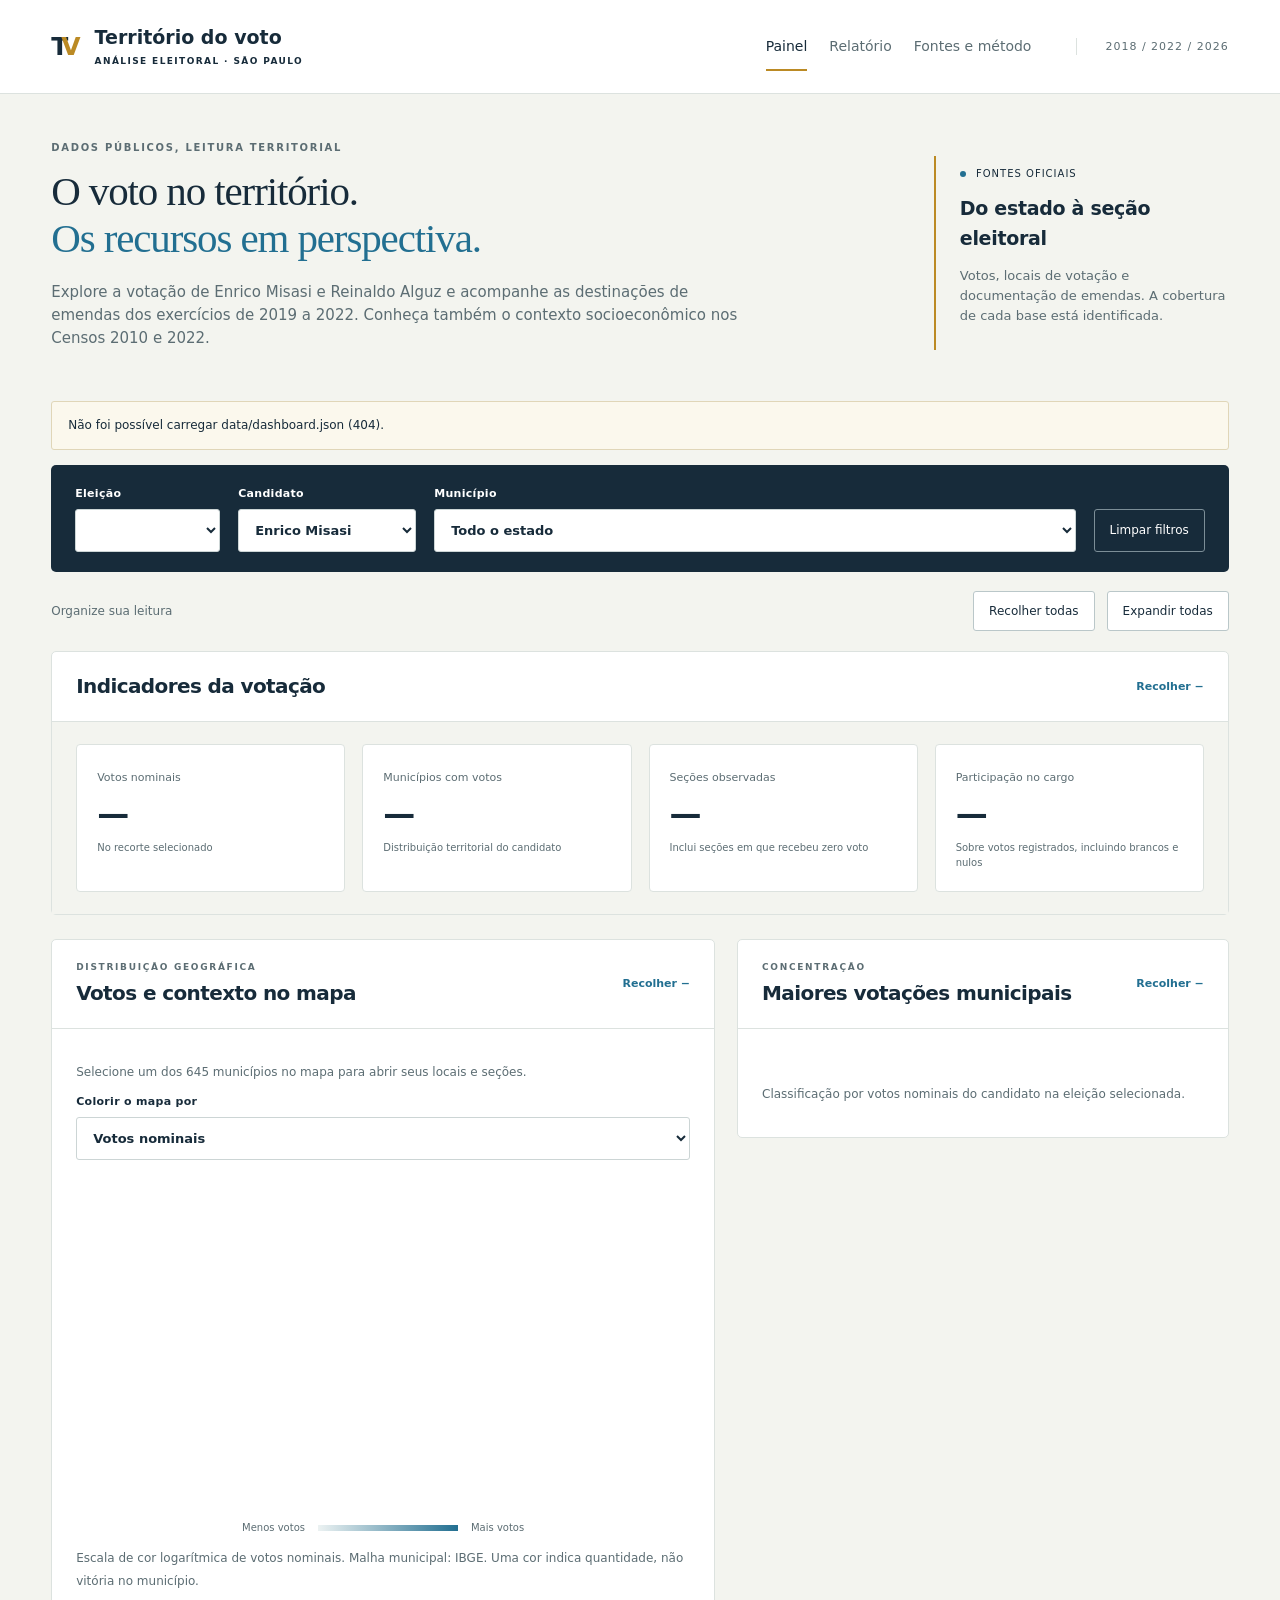
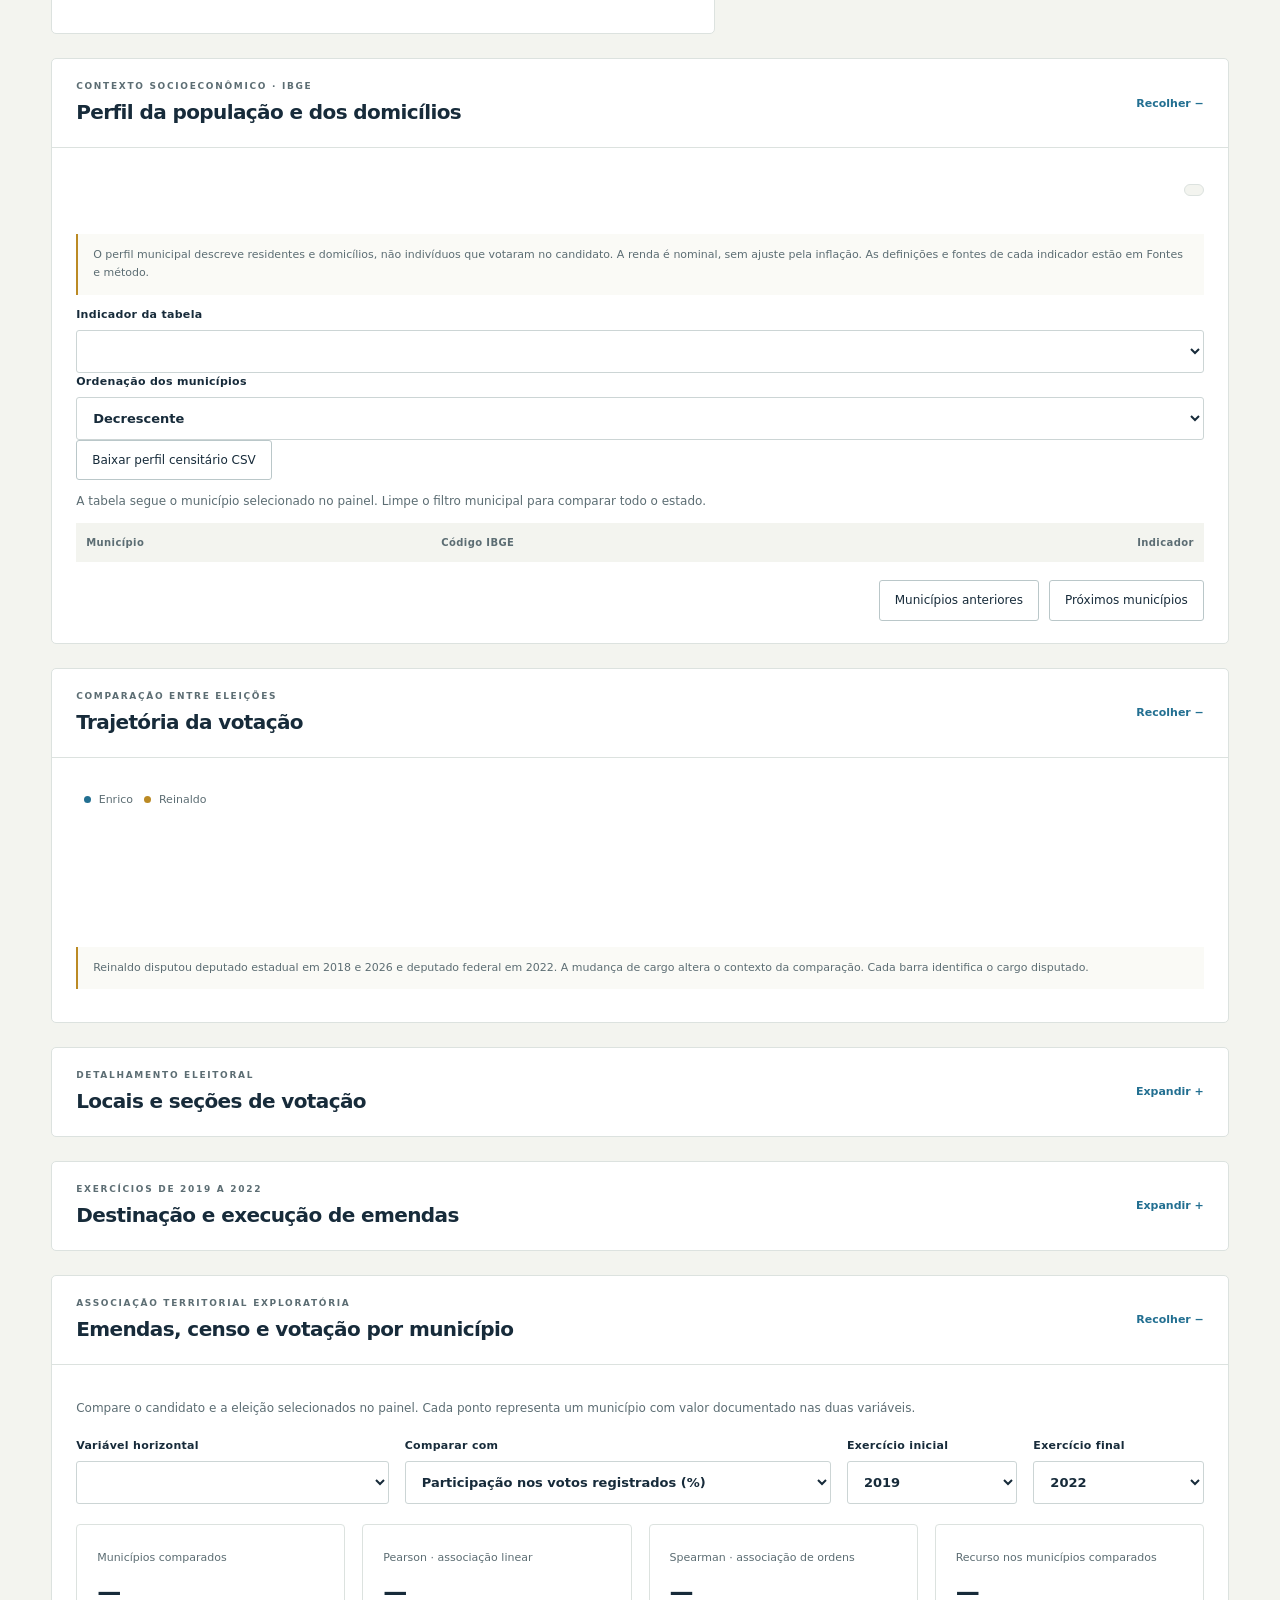
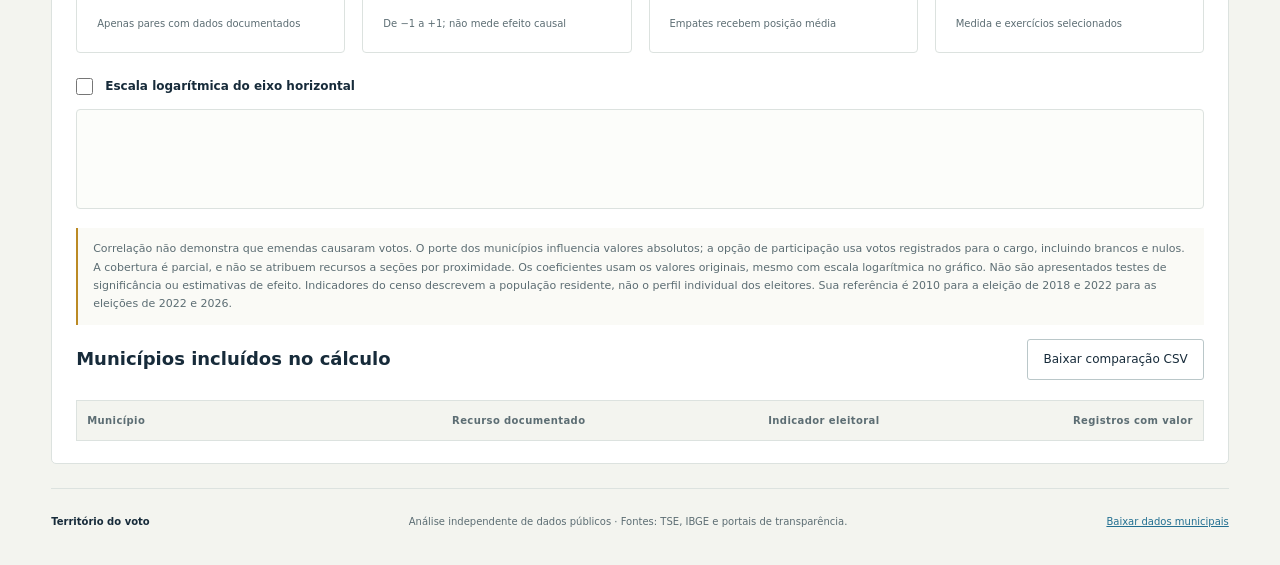
==== commit 9ce576e6: "feat: explorar perfil censitário, mapas e associações municipais" ====
--- a/web/index.html
+++ b/web/index.html
@@ -35,7 +35,8 @@
           </h1>
           <p class="lead">
             Explore a votação de Enrico Misasi e Reinaldo Alguz e acompanhe as
-            destinações de emendas dos exercícios de 2019 a 2022.
+            destinações de emendas dos exercícios de 2019 a 2022. Conheça também
+            o contexto socioeconômico nos Censos 2010 e 2022.
           </p>
         </div>
         <aside class="scope">
@@ -106,7 +107,7 @@
             <summary class="cardhead">
               <div>
                 <p class="eyebrow">DISTRIBUIÇÃO GEOGRÁFICA</p>
-                <h2>Onde estão os votos</h2>
+                <h2>Votos e contexto no mapa</h2>
               </div>
               <span class="panel-state" aria-hidden="true"></span>
             </summary>
@@ -115,15 +116,21 @@
                 Selecione um dos 645 municípios no mapa para abrir seus locais e
                 seções.
               </p>
+              <label for="mapMeasure"
+                >Colorir o mapa por<select id="mapMeasure">
+                  <option value="votes">Votos nominais</option>
+                </select></label
+              >
               <div
                 id="map"
                 class="map"
                 aria-label="Mapa municipal de votação"
               ></div>
               <div class="maplegend">
-                <span>Menos votos</span><i></i><span>Mais votos</span>
+                <span id="mapLegendLow">Menos votos</span><i></i
+                ><span id="mapLegendHigh">Mais votos</span>
               </div>
-              <small class="muted"
+              <small id="mapNote" class="muted"
                 >Escala de cor logarítmica de votos nominais. Malha municipal:
                 IBGE. Uma cor indica quantidade, não vitória no
                 município.</small
@@ -148,6 +155,67 @@
             </div>
           </details>
         </div>
+        <details class="card panel" id="census" data-panel="census" open>
+          <summary class="cardhead">
+            <div>
+              <p class="eyebrow">CONTEXTO SOCIOECONÔMICO · IBGE</p>
+              <h2>Perfil da população e dos domicílios</h2>
+            </div>
+            <span class="panel-state" aria-hidden="true"></span>
+          </summary>
+          <div class="panel-body">
+            <div class="section-actions">
+              <p id="censusContext" class="context" role="status"></p>
+              <span id="censusTag" class="pill"></span>
+            </div>
+            <div id="censusMetrics" class="metrics census-metrics"></div>
+            <p class="note">
+              O perfil municipal descreve residentes e domicílios, não
+              indivíduos que votaram no candidato. A renda é nominal, sem ajuste
+              pela inflação. As definições e fontes de cada indicador estão em
+              Fontes e método.
+            </p>
+            <div class="sort-controls">
+              <label for="censusSort"
+                >Indicador da tabela<select id="censusSort"></select></label
+              ><label for="censusDirection"
+                >Ordenação dos municípios<select id="censusDirection">
+                  <option value="desc">Decrescente</option>
+                  <option value="asc">Crescente</option>
+                </select></label
+              ><button id="exportCensus" class="secondary">
+                Baixar perfil censitário CSV
+              </button>
+            </div>
+            <p class="muted">
+              A tabela segue o município selecionado no painel. Limpe o filtro
+              municipal para comparar todo o estado.
+            </p>
+            <div class="tablewrap">
+              <table>
+                <caption class="sr">
+                  Indicadores censitários municipais do ano de referência
+                </caption>
+                <thead>
+                  <tr>
+                    <th>Município</th>
+                    <th>Código IBGE</th>
+                    <th id="censusMetricHeading" class="num">Indicador</th>
+                  </tr>
+                </thead>
+                <tbody id="censusBody"></tbody>
+              </table>
+            </div>
+            <div class="pagination">
+              <span id="censusPageInfo" aria-live="polite"></span
+              ><button id="censusPrev" class="secondary">
+                Municípios anteriores</button
+              ><button id="censusNext" class="secondary">
+                Próximos municípios
+              </button>
+            </div>
+          </div>
+        </details>
         <details class="card panel" data-panel="timeline" open>
           <summary class="cardhead">
             <div>
@@ -394,7 +462,7 @@
           <summary class="cardhead">
             <div>
               <p class="eyebrow">ASSOCIAÇÃO TERRITORIAL EXPLORATÓRIA</p>
-              <h2>Emendas e votação por município</h2>
+              <h2>Emendas, censo e votação por município</h2>
             </div>
             <span class="panel-state" aria-hidden="true"></span>
           </summary>
@@ -405,10 +473,10 @@
             </p>
             <div class="comparison-filters">
               <label for="resourceMeasure"
-                >Medida de recurso<select id="resourceMeasure"></select
+                >Variável horizontal<select id="resourceMeasure"></select
               ></label>
               <label for="voteMeasure"
-                >Indicador eleitoral<select id="voteMeasure">
+                >Comparar com<select id="voteMeasure">
                   <option value="share">
                     Participação nos votos registrados (%)
                   </option>
@@ -419,9 +487,15 @@
                   <option value="delta_share">
                     Variação da participação desde 2018 (p.p.)
                   </option>
+                  <option value="amendments">
+                    Recursos de emendas (com indicador do censo)
+                  </option>
                 </select></label
               >
-              <label for="resourceStart"
+              <label for="censusResourceMeasure" hidden
+                >Medida das emendas<select id="censusResourceMeasure"></select
+              ></label>
+              <label id="resourceStartLabel" for="resourceStart"
                 >Exercício inicial<select id="resourceStart">
                   <option>2019</option>
                   <option>2020</option>
@@ -429,7 +503,7 @@
                   <option>2022</option>
                 </select></label
               >
-              <label for="resourceEnd"
+              <label id="resourceEndLabel" for="resourceEnd"
                 >Exercício final<select id="resourceEnd">
                   <option>2019</option>
                   <option>2020</option>
@@ -456,14 +530,17 @@
                 ><small>Empates recebem posição média</small>
               </article>
               <article>
-                <span>Recurso nos municípios comparados</span
+                <span id="correlationReferenceLabel"
+                  >Recurso nos municípios comparados</span
                 ><strong id="correlationAmount">—</strong
-                ><small>Medida e exercícios selecionados</small>
+                ><small id="correlationReferenceNote"
+                  >Medida e exercícios selecionados</small
+                >
               </article>
             </div>
             <label class="check-label" for="resourceLog"
-              ><input id="resourceLog" type="checkbox" /> Escala logarítmica de
-              recursos no gráfico</label
+              ><input id="resourceLog" type="checkbox" /> Escala logarítmica do
+              eixo horizontal</label
             >
             <div id="scatter" class="scatter"></div>
             <p id="correlationHint" class="context" aria-live="polite"></p>
@@ -475,7 +552,10 @@
               cobertura é parcial, e não se atribuem recursos a seções por
               proximidade. Os coeficientes usam os valores originais, mesmo com
               escala logarítmica no gráfico. Não são apresentados testes de
-              significância ou estimativas de efeito.
+              significância ou estimativas de efeito. Indicadores do censo
+              descrevem a população residente, não o perfil individual dos
+              eleitores. Sua referência é 2010 para a eleição de 2018 e 2022
+              para as eleições de 2022 e 2026.
             </p>
             <div class="section-actions">
               <h3>Municípios incluídos no cálculo</h3>
@@ -491,11 +571,15 @@
                 <thead>
                   <tr>
                     <th>Município</th>
-                    <th class="num">Recurso documentado</th>
+                    <th id="comparisonXHeading" class="num">
+                      Recurso documentado
+                    </th>
                     <th id="correlationMetricHeading" class="num">
                       Indicador eleitoral
                     </th>
-                    <th class="num">Registros com valor</th>
+                    <th id="comparisonRecordsHeading" class="num">
+                      Registros com valor
+                    </th>
                   </tr>
                 </thead>
                 <tbody id="comparisonBody"></tbody>
@@ -525,6 +609,12 @@
           <p class="eyebrow">RASTREABILIDADE</p>
           <h2>Fontes, cobertura e método</h2>
           <div id="audit"></div>
+          <p>
+            <a href="data/censos_municipios.csv" download
+              >Baixar todos os indicadores censitários municipais de 2010 e 2022
+              (CSV)</a
+            >
+          </p>
           <h3>O que é comparado</h3>
           <p>
             A identidade do candidato é resolvida por nome civil no cadastro do
@@ -663,6 +753,7 @@
     </main>
     <script src="panels.js"></script>
     <script src="analytics.js"></script>
+    <script src="census.js"></script>
     <script src="features.js"></script>
     <script src="app.js"></script>
   </body>
--- a/web/style.css
+++ b/web/style.css
@@ -972,3 +972,41 @@
     overflow: visible;
   }
 }
+
+/* Os atributos hidden prevalecem sobre os estilos de controles. */
+[hidden] {
+  display: none !important;
+}
+.census-metrics {
+  grid-template-columns: repeat(3, minmax(0, 1fr));
+  margin: 18px 0;
+}
+.census-metrics article {
+  min-width: 0;
+}
+.census-metrics strong {
+  font-size: 25px;
+  overflow-wrap: anywhere;
+}
+.census-metrics small {
+  line-height: 1.6;
+}
+.census-definitions dt {
+  font-weight: 700;
+  margin-top: 16px;
+}
+.census-definitions dd {
+  margin: 6px 0 14px;
+  line-height: 1.7;
+  color: var(--muted);
+}
+@media (max-width: 900px) {
+  .census-metrics {
+    grid-template-columns: 1fr 1fr;
+  }
+}
+@media (max-width: 600px) {
+  .census-metrics {
+    grid-template-columns: 1fr;
+  }
+}
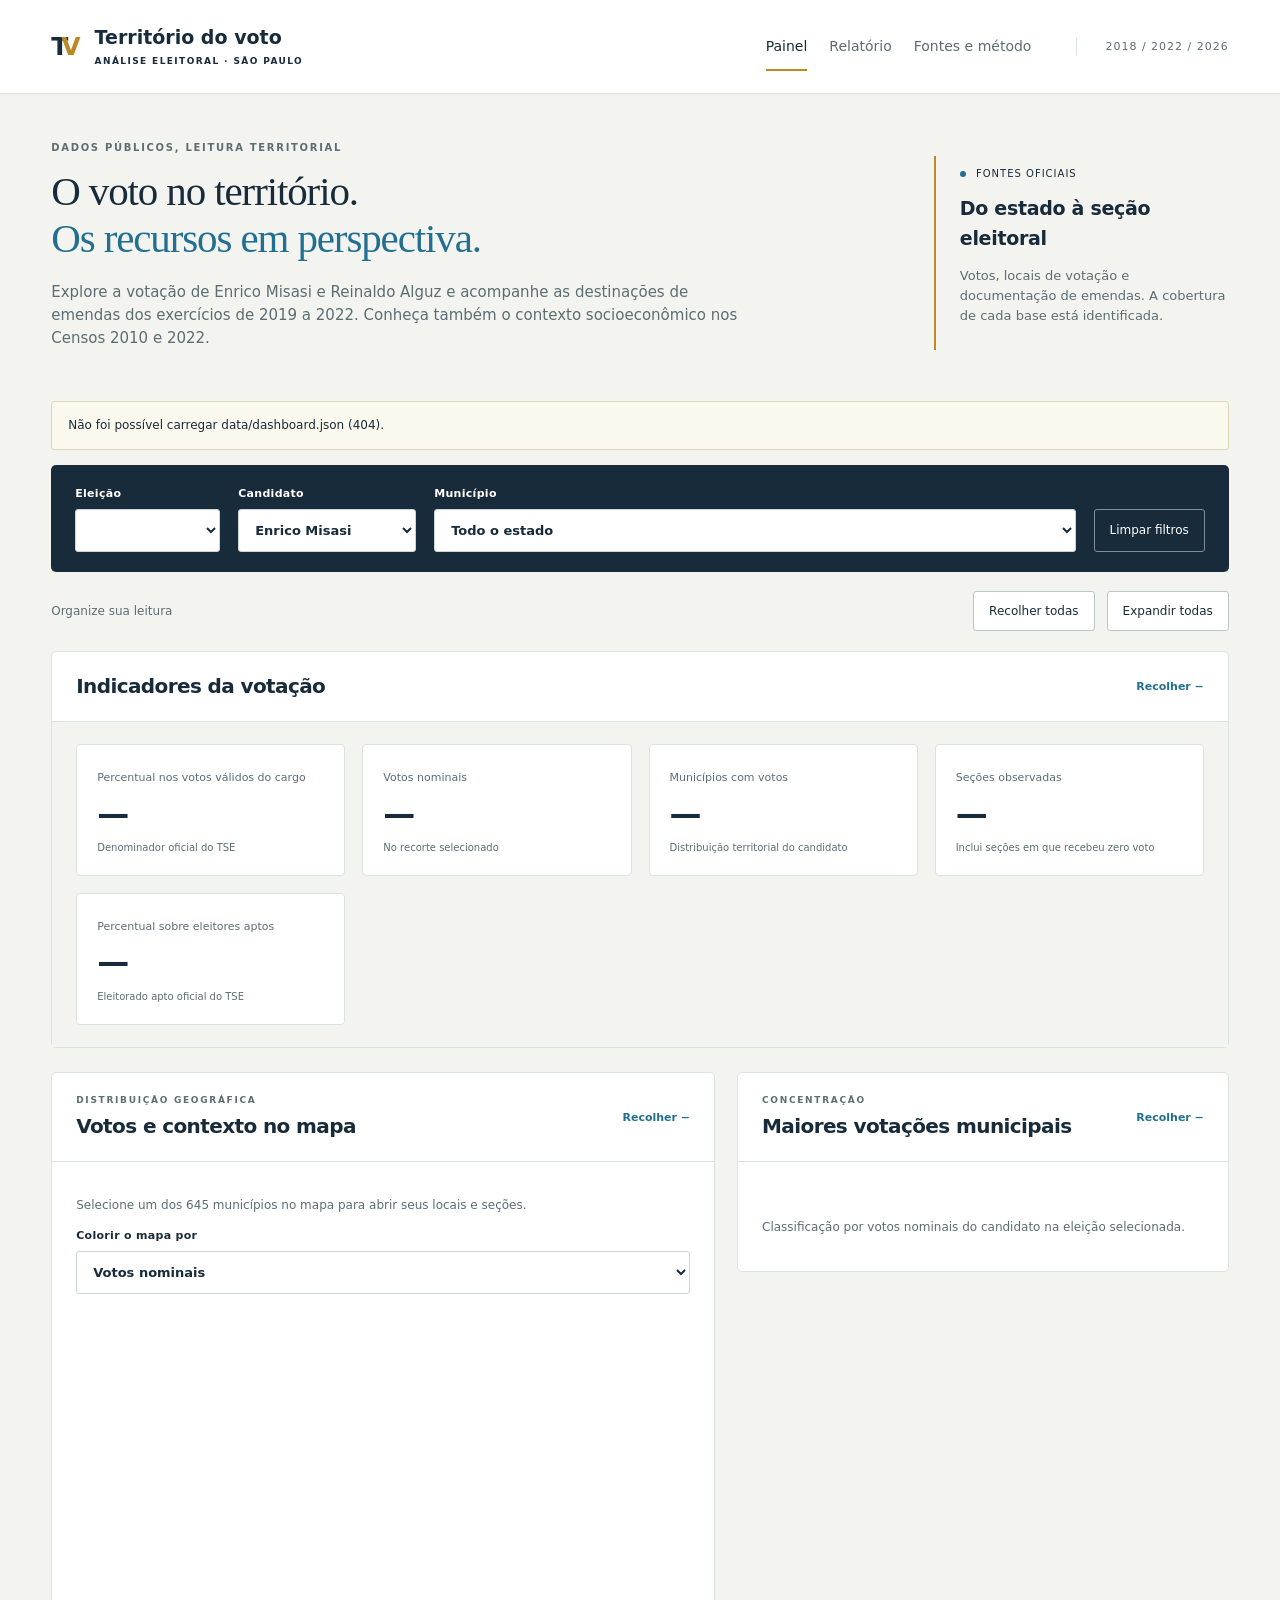
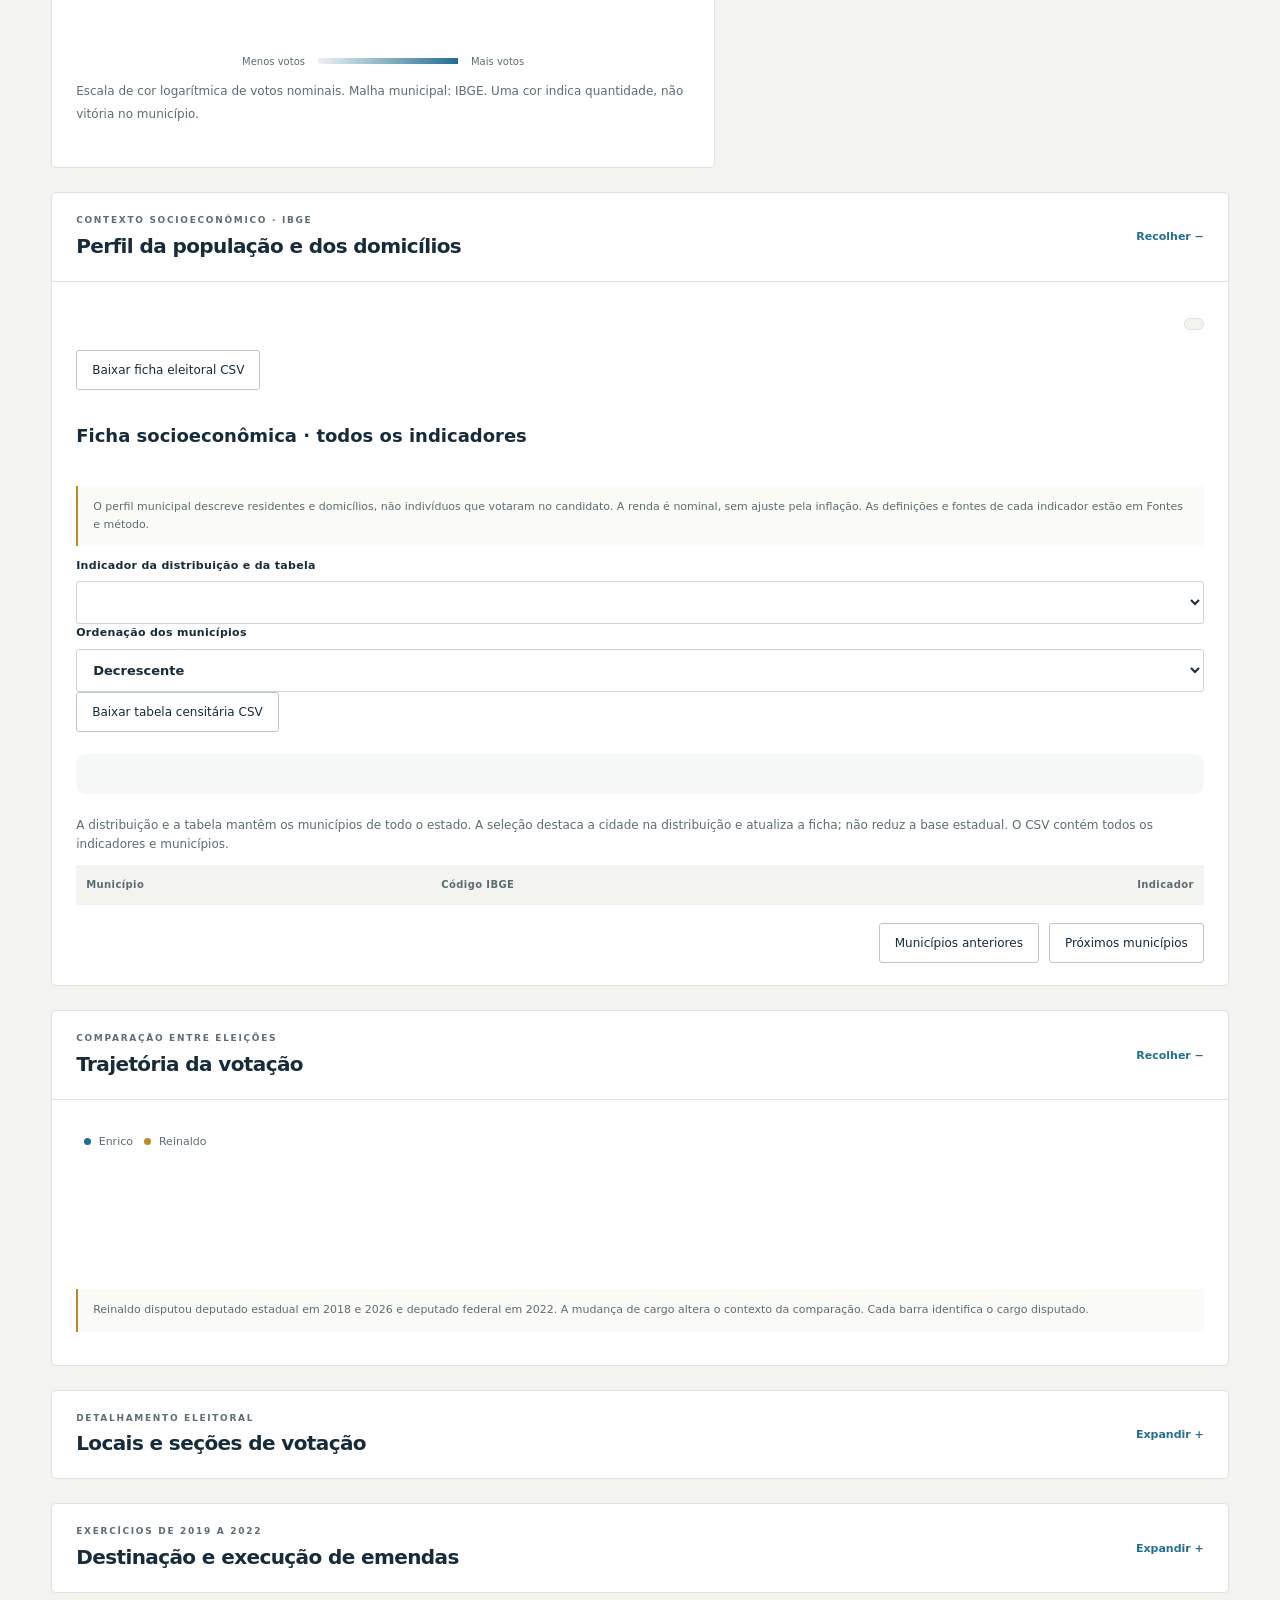
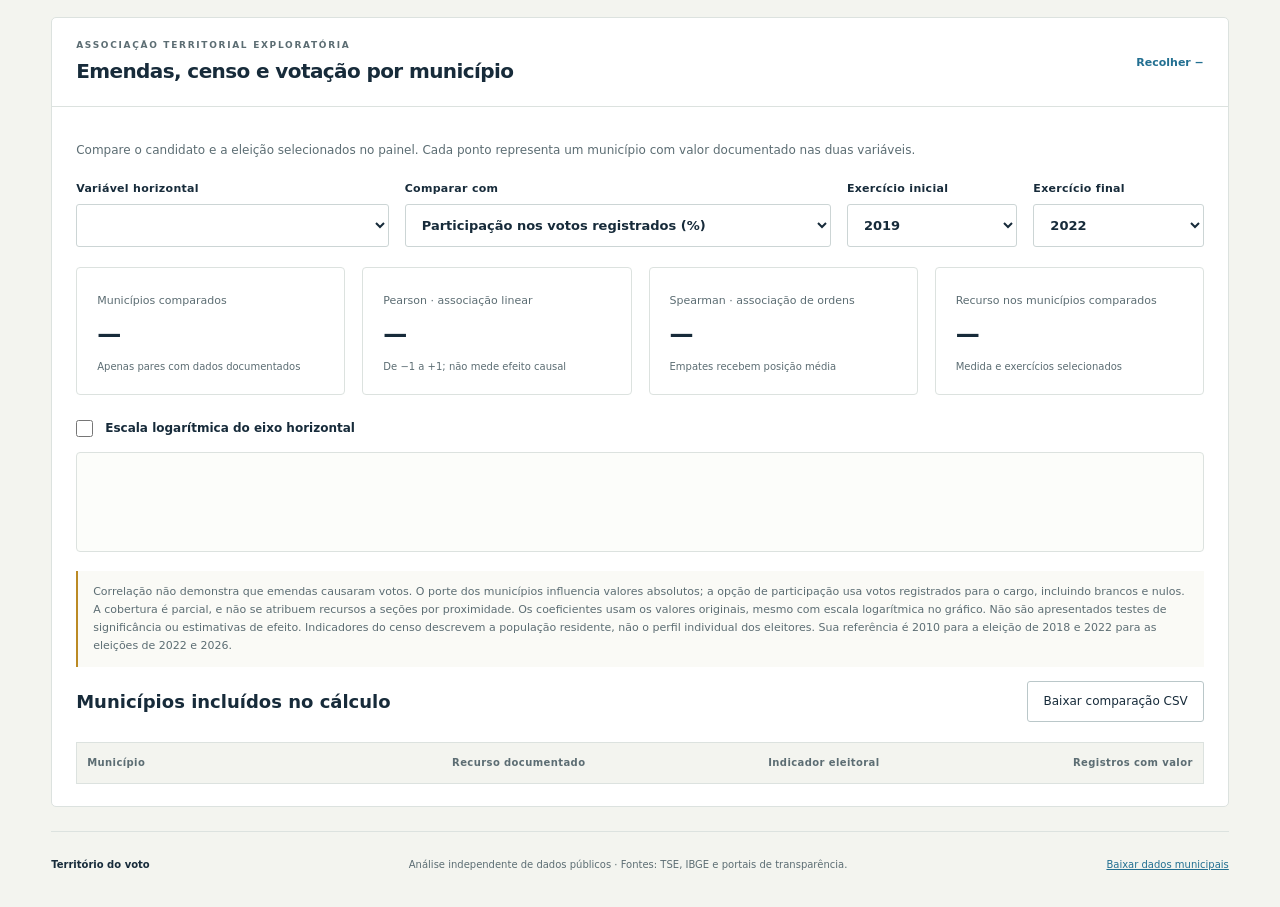
==== commit 95c918ed: "feat: apresentar fichas e distribuição censitária com fontes explícitas" ====
--- a/web/index.html
+++ b/web/index.html
@@ -83,6 +83,11 @@
             <span class="panel-state" aria-hidden="true"></span>
           </summary>
           <div class="panel-body metrics">
+            <article class="primary-vote">
+              <span>Percentual nos votos válidos do cargo</span
+              ><strong id="share">—</strong
+              ><small id="shareNote">Denominador oficial do TSE</small>
+            </article>
             <article>
               <span>Votos nominais</span><strong id="votes">—</strong
               ><small id="votesNote">No recorte selecionado</small>
@@ -97,8 +102,9 @@
               ><small>Inclui seções em que recebeu zero voto</small>
             </article>
             <article>
-              <span>Participação no cargo</span><strong id="share">—</strong
-              ><small>Sobre votos registrados, incluindo brancos e nulos</small>
+              <span>Percentual sobre eleitores aptos</span
+              ><strong id="electorateShare">—</strong
+              ><small id="electorateNote">Eleitorado apto oficial do TSE</small>
             </article>
           </div>
         </details>
@@ -168,6 +174,11 @@
               <p id="censusContext" class="context" role="status"></p>
               <span id="censusTag" class="pill"></span>
             </div>
+            <div id="electoralFacts"></div>
+            <button id="exportElectoralFacts" class="secondary">
+              Baixar ficha eleitoral CSV
+            </button>
+            <h3>Ficha socioeconômica · todos os indicadores</h3>
             <div id="censusMetrics" class="metrics census-metrics"></div>
             <p class="note">
               O perfil municipal descreve residentes e domicílios, não
@@ -177,19 +188,28 @@
             </p>
             <div class="sort-controls">
               <label for="censusSort"
-                >Indicador da tabela<select id="censusSort"></select></label
+                >Indicador da distribuição e da tabela<select
+                  id="censusSort"
+                ></select></label
               ><label for="censusDirection"
                 >Ordenação dos municípios<select id="censusDirection">
                   <option value="desc">Decrescente</option>
                   <option value="asc">Crescente</option>
                 </select></label
               ><button id="exportCensus" class="secondary">
-                Baixar perfil censitário CSV
+                Baixar tabela censitária CSV
               </button>
             </div>
+            <div
+              id="censusDistribution"
+              class="census-distribution"
+              aria-live="polite"
+            ></div>
             <p class="muted">
-              A tabela segue o município selecionado no painel. Limpe o filtro
-              municipal para comparar todo o estado.
+              A distribuição e a tabela mantêm os municípios de todo o estado. A
+              seleção destaca a cidade na distribuição e atualiza a ficha; não
+              reduz a base estadual. O CSV contém todos os indicadores e
+              municípios.
             </p>
             <div class="tablewrap">
               <table>
--- a/web/style.css
+++ b/web/style.css
@@ -995,6 +995,109 @@
   font-weight: 700;
   margin-top: 16px;
 }
+.census-card-context {
+  border-top: 1px solid var(--line, #dce2df);
+  margin-top: 12px;
+  padding-top: 10px;
+  color: var(--muted);
+  font-size: 12px;
+  line-height: 1.7;
+}
+.electoral-facts {
+  grid-template-columns: repeat(3, minmax(0, 1fr));
+}
+.electoral-facts article {
+  min-width: 0;
+}
+.electoral-facts small {
+  line-height: 1.6;
+}
+.electoral-facts strong {
+  font-size: 25px;
+}
+.primary-vote,
+.electoral-facts article:first-child {
+  border-top: 3px solid #1a7355;
+}
+.census-distribution {
+  margin: 22px 0;
+  padding: 20px;
+  background: #f5f8f6;
+  border-radius: 10px;
+}
+.census-reference {
+  display: grid;
+  grid-template-columns: repeat(3, minmax(0, 1fr));
+  gap: 16px;
+  font-size: 12px;
+  color: var(--muted);
+}
+.census-reference strong {
+  display: block;
+  margin-top: 8px;
+  font-size: 21px;
+  color: var(--ink, #19312b);
+}
+.census-histogram {
+  margin: 24px 0 12px;
+}
+.census-bars {
+  height: 190px;
+  display: flex;
+  gap: 6px;
+  align-items: stretch;
+  padding-top: 28px;
+}
+.census-bin {
+  position: relative;
+  flex: 1;
+  min-width: 0;
+  display: flex;
+  flex-direction: column;
+  justify-content: end;
+  text-align: center;
+}
+.census-bin i {
+  display: block;
+  height: var(--bar-height);
+  min-height: 1px;
+  background: #b4cec2;
+  border-radius: 4px 4px 0 0;
+}
+.census-bin.selected i {
+  background: #1a7355;
+  outline: 2px solid #1a7355;
+}
+.census-bin span {
+  font-size: 11px;
+}
+.census-bin small {
+  font-size: 10px;
+  margin-top: 6px;
+}
+.census-bin:focus-visible {
+  outline: 2px solid #1a7355;
+  outline-offset: 3px;
+}
+.census-histogram figcaption {
+  display: flex;
+  justify-content: space-between;
+  font-size: 12px;
+  color: var(--muted);
+  margin-top: 12px;
+}
+@media (max-width: 600px) {
+  .electoral-facts,
+  .census-reference {
+    grid-template-columns: 1fr;
+  }
+  .census-distribution {
+    padding: 12px;
+  }
+  .census-bars {
+    gap: 3px;
+  }
+}
 .census-definitions dd {
   margin: 6px 0 14px;
   line-height: 1.7;
